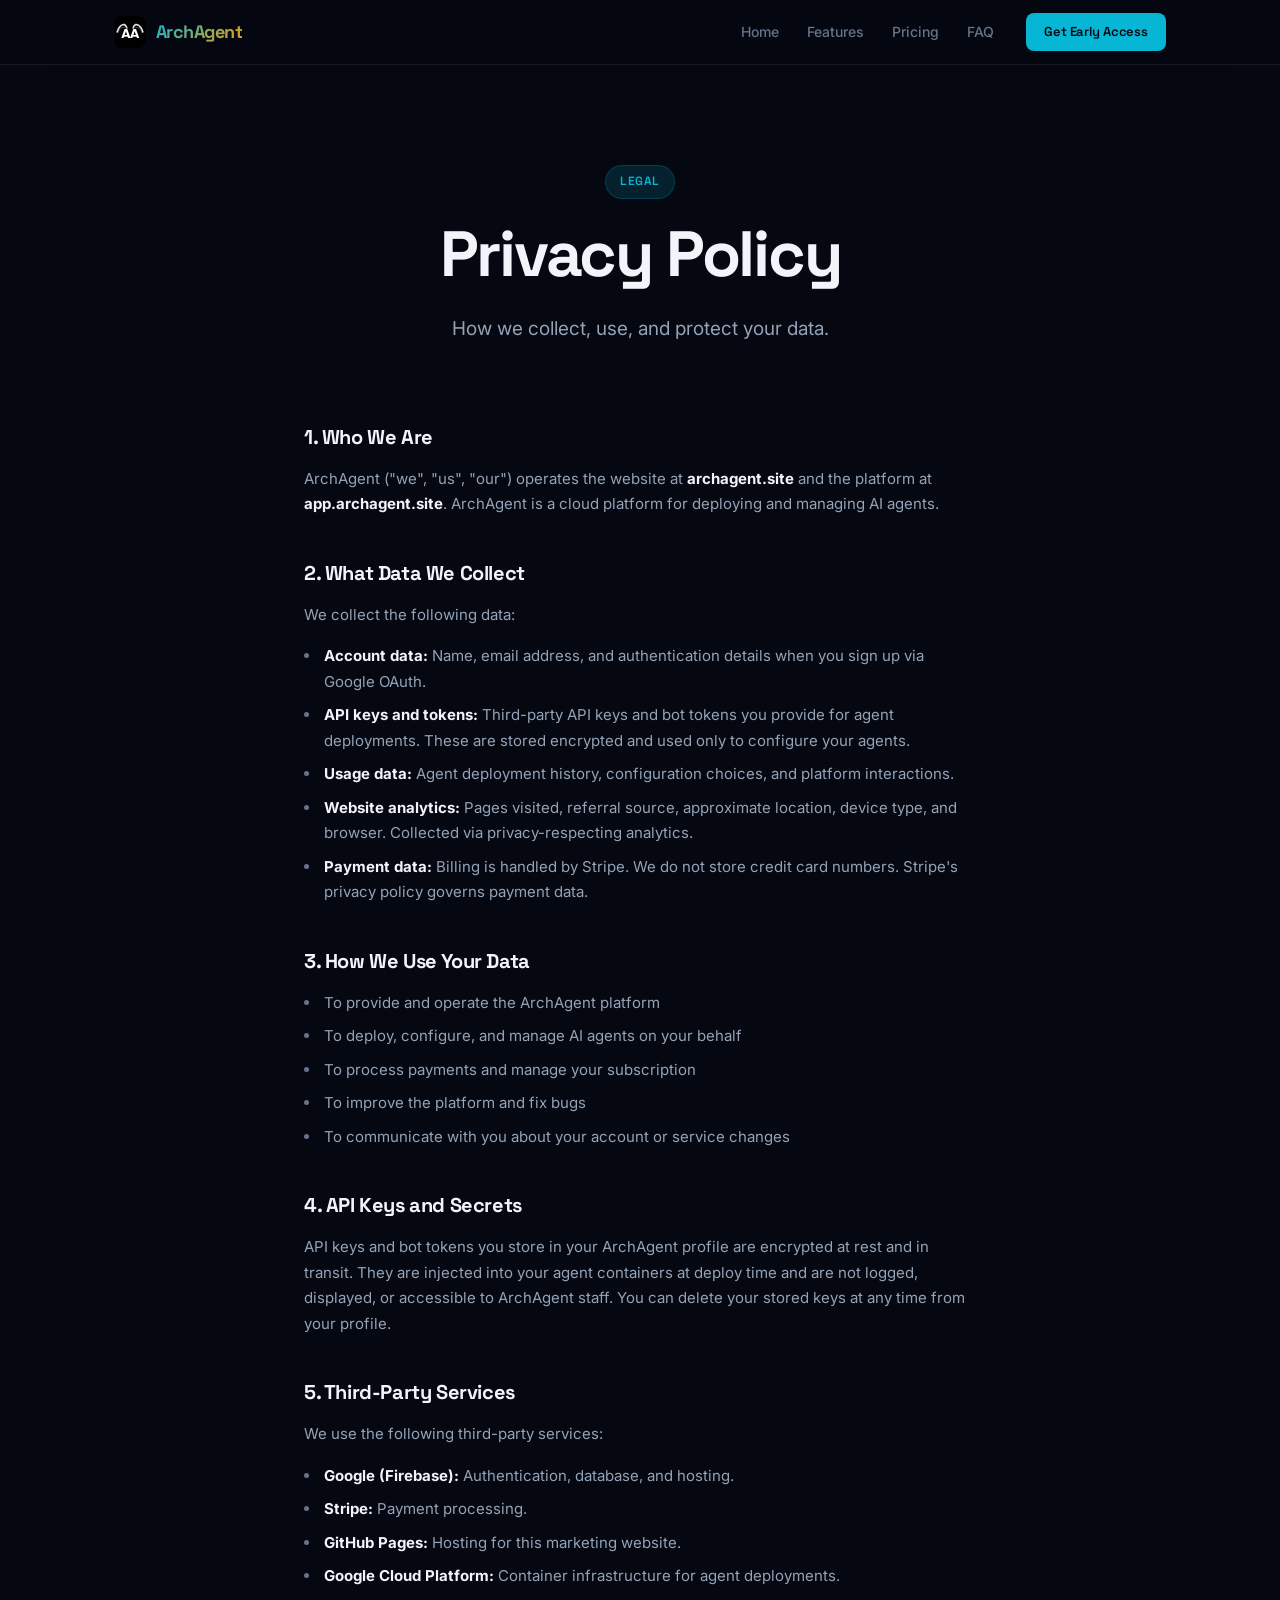
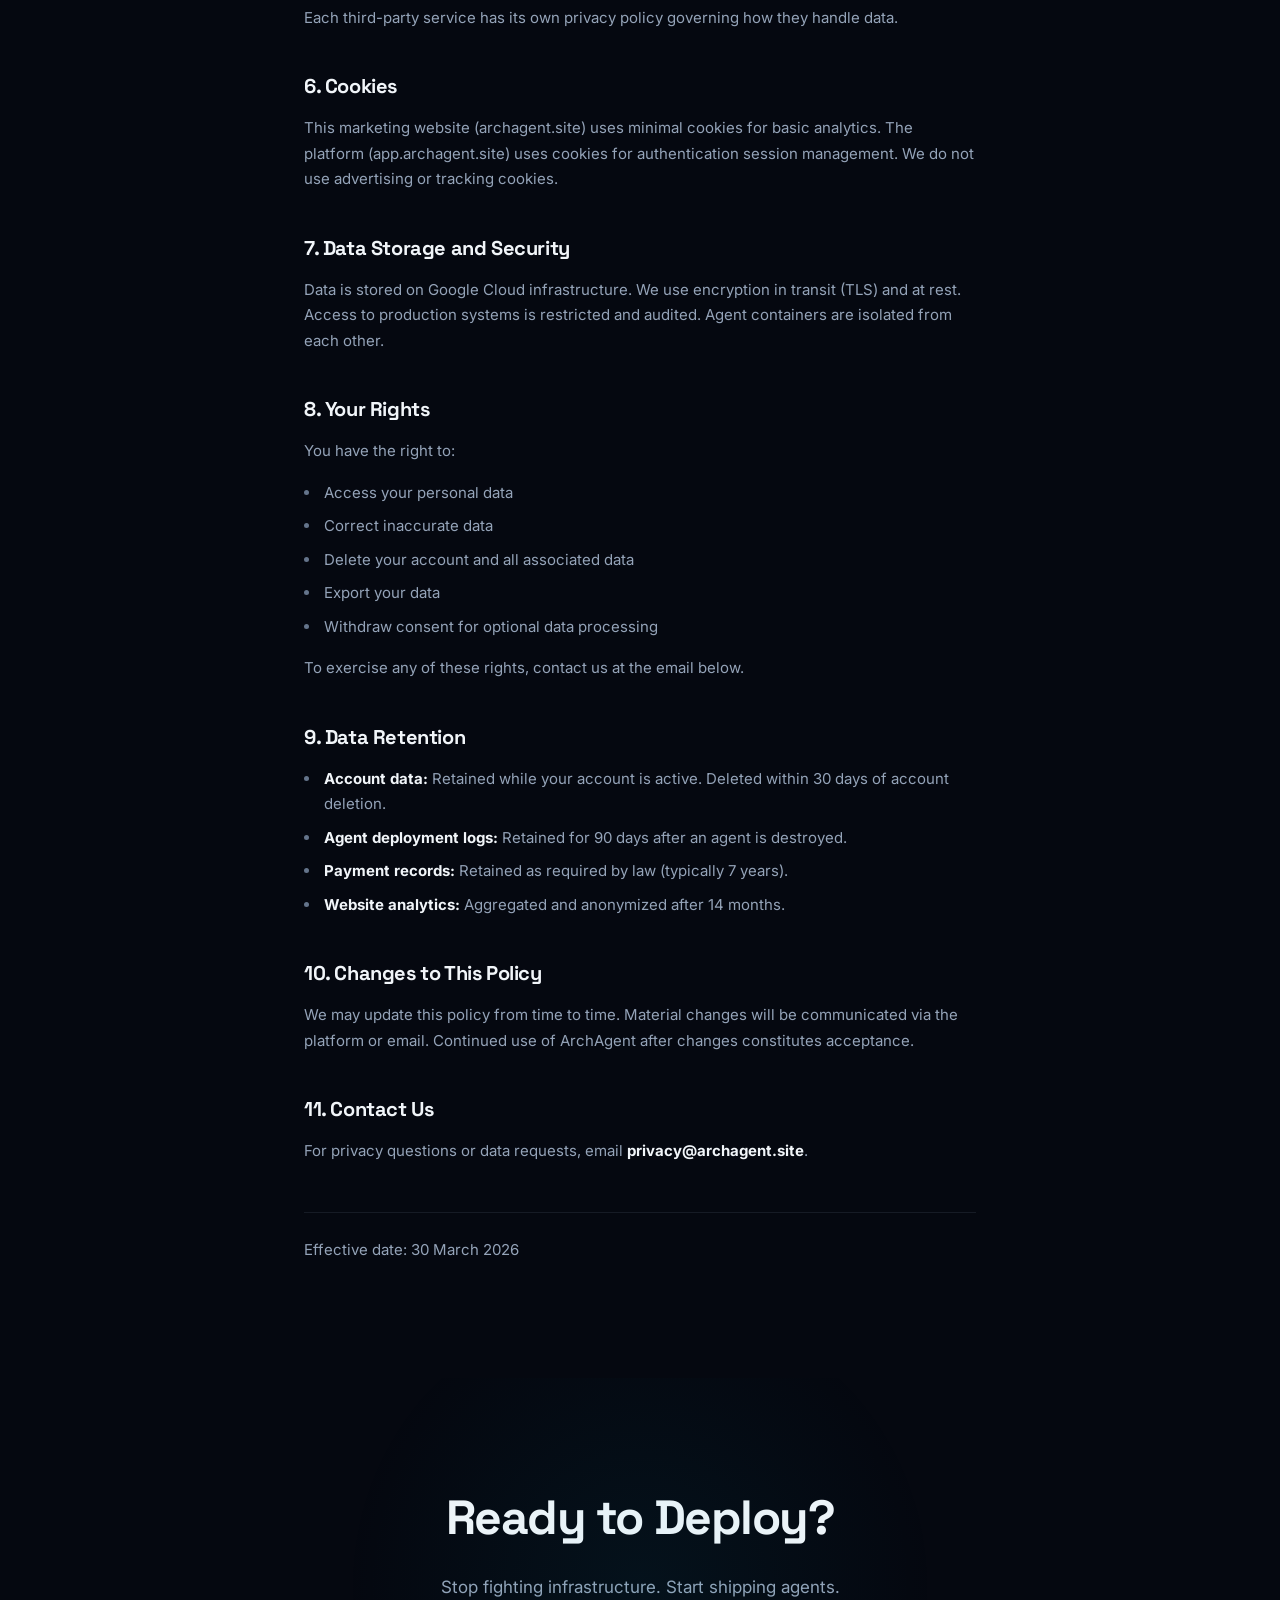
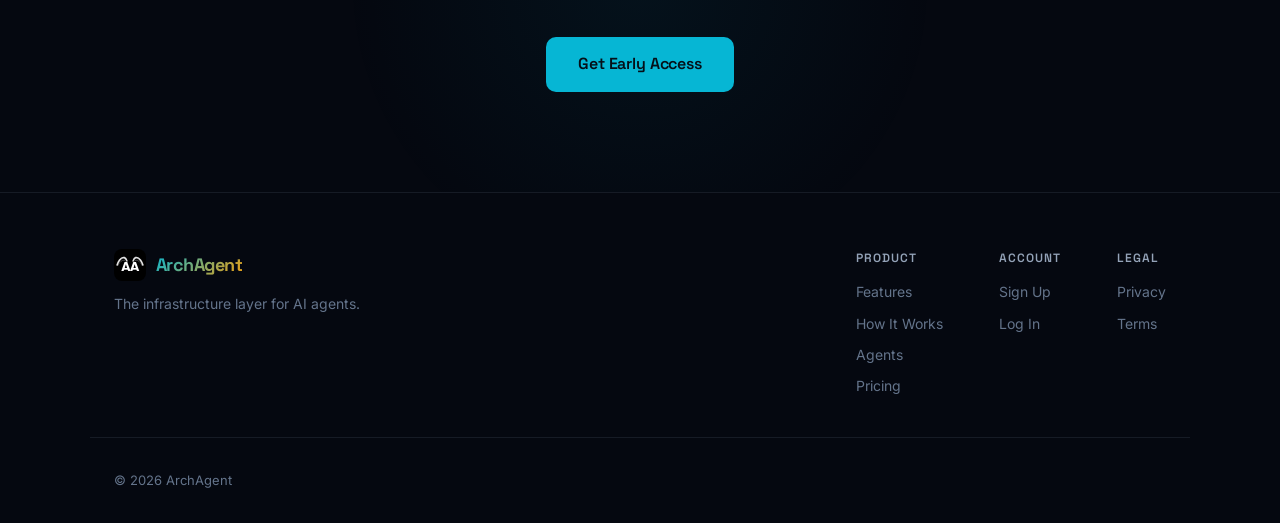
==== privacy.html @ 9858cf9e "Fix feature icon amber override, CTA container, and add og:url tags - Swap class order to feature-ic" ====
<!DOCTYPE html>
<html lang="en">
<head>
  <meta charset="UTF-8">
  <meta name="viewport" content="width=device-width, initial-scale=1.0">
  <title>Privacy Policy &mdash; ArchAgent</title>
  <meta name="description" content="ArchAgent privacy policy. How we collect, use, and protect your data.">
  <link rel="icon" type="image/svg+xml" href="favicon.svg">
  <link rel="manifest" href="site.webmanifest">
  <link rel="canonical" href="https://archagent.site/privacy.html">
  <meta property="og:title" content="Privacy Policy — ArchAgent">
  <meta property="og:description" content="How ArchAgent collects, uses, and protects your data.">
  <meta property="og:type" content="website">
  <meta property="og:url" content="https://archagent.site/privacy.html">
  <link rel="preconnect" href="https://fonts.googleapis.com">
  <link rel="preconnect" href="https://fonts.gstatic.com" crossorigin>
  <link href="https://fonts.googleapis.com/css2?family=Inter:wght@400;500;600;700&family=Space+Grotesk:wght@500;600;700&display=swap" rel="stylesheet">
  <link rel="stylesheet" href="styles.css">
</head>
<body>
<div class="page">

  <header class="nav">
    <div class="nav-inner">
      <a href="/" class="logo" aria-label="ArchAgent home">
        <svg class="logo-mark" width="32" height="32" viewBox="0 0 32 32" fill="none">
          <rect width="32" height="32" rx="8" fill="#000"/>
          <path d="M3 16C3 16 4 13 5.5 11C7 9 9 8 10.5 8.5C12 9 12.5 10.5 13 12" stroke="#fff" stroke-width="1.4" stroke-linecap="round" fill="none" opacity=".85"/>
          <path d="M3.5 16C4 14.5 5 11.5 7 10C9 8.5 11 9 12.5 11" stroke="#fff" stroke-width="1.1" stroke-linecap="round" fill="none" opacity=".5"/>
          <path d="M4 16.5C4.5 15 6.5 12 8.5 11.5C10.5 11 12 12 13 13.5" stroke="#fff" stroke-width="0.8" stroke-linecap="round" fill="none" opacity=".3"/>
          <path d="M29 16C29 16 28 13 26.5 11C25 9 23 8 21.5 8.5C20 9 19.5 10.5 19 12" stroke="#fff" stroke-width="1.4" stroke-linecap="round" fill="none" opacity=".85"/>
          <path d="M28.5 16C28 14.5 27 11.5 25 10C23 8.5 21 9 19.5 11" stroke="#fff" stroke-width="1.1" stroke-linecap="round" fill="none" opacity=".5"/>
          <path d="M28 16.5C27.5 15 25.5 12 23.5 11.5C21.5 11 20 12 19 13.5" stroke="#fff" stroke-width="0.8" stroke-linecap="round" fill="none" opacity=".3"/>
          <text x="16" y="22" text-anchor="middle" font-family="system-ui,-apple-system,sans-serif" font-size="12" font-weight="800" letter-spacing="-0.5" fill="#fff">AA</text>
        </svg>
        <span class="logo-text">ArchAgent</span>
      </a>
      <nav class="nav-links">
        <a href="/">Home</a>
        <a href="/#features">Features</a>
        <a href="/#pricing">Pricing</a>
        <a href="/#faq">FAQ</a>
      </nav>
      <a href="https://app.archagent.site/signup" class="btn btn-sm">Get Early Access</a>
    </div>
  </header>

  <main>
    <section class="hero" style="padding-bottom:40px">
      <div class="fade-up">
        <div class="pill">Legal</div>
        <h1>Privacy Policy</h1>
        <p class="hero-sub">How we collect, use, and protect your data.</p>
      </div>
    </section>

    <section class="section" style="padding-top:0">
      <div class="container legal-content">

        <h2>1. Who We Are</h2>
        <p>ArchAgent ("we", "us", "our") operates the website at <strong>archagent.site</strong> and the platform at <strong>app.archagent.site</strong>. ArchAgent is a cloud platform for deploying and managing AI agents.</p>

        <h2>2. What Data We Collect</h2>
        <p>We collect the following data:</p>
        <ul>
          <li><strong>Account data:</strong> Name, email address, and authentication details when you sign up via Google OAuth.</li>
          <li><strong>API keys and tokens:</strong> Third-party API keys and bot tokens you provide for agent deployments. These are stored encrypted and used only to configure your agents.</li>
          <li><strong>Usage data:</strong> Agent deployment history, configuration choices, and platform interactions.</li>
          <li><strong>Website analytics:</strong> Pages visited, referral source, approximate location, device type, and browser. Collected via privacy-respecting analytics.</li>
          <li><strong>Payment data:</strong> Billing is handled by Stripe. We do not store credit card numbers. Stripe's privacy policy governs payment data.</li>
        </ul>

        <h2>3. How We Use Your Data</h2>
        <ul>
          <li>To provide and operate the ArchAgent platform</li>
          <li>To deploy, configure, and manage AI agents on your behalf</li>
          <li>To process payments and manage your subscription</li>
          <li>To improve the platform and fix bugs</li>
          <li>To communicate with you about your account or service changes</li>
        </ul>

        <h2>4. API Keys and Secrets</h2>
        <p>API keys and bot tokens you store in your ArchAgent profile are encrypted at rest and in transit. They are injected into your agent containers at deploy time and are not logged, displayed, or accessible to ArchAgent staff. You can delete your stored keys at any time from your profile.</p>

        <h2>5. Third-Party Services</h2>
        <p>We use the following third-party services:</p>
        <ul>
          <li><strong>Google (Firebase):</strong> Authentication, database, and hosting.</li>
          <li><strong>Stripe:</strong> Payment processing.</li>
          <li><strong>GitHub Pages:</strong> Hosting for this marketing website.</li>
          <li><strong>Google Cloud Platform:</strong> Container infrastructure for agent deployments.</li>
        </ul>
        <p>Each third-party service has its own privacy policy governing how they handle data.</p>

        <h2>6. Cookies</h2>
        <p>This marketing website (archagent.site) uses minimal cookies for basic analytics. The platform (app.archagent.site) uses cookies for authentication session management. We do not use advertising or tracking cookies.</p>

        <h2>7. Data Storage and Security</h2>
        <p>Data is stored on Google Cloud infrastructure. We use encryption in transit (TLS) and at rest. Access to production systems is restricted and audited. Agent containers are isolated from each other.</p>

        <h2>8. Your Rights</h2>
        <p>You have the right to:</p>
        <ul>
          <li>Access your personal data</li>
          <li>Correct inaccurate data</li>
          <li>Delete your account and all associated data</li>
          <li>Export your data</li>
          <li>Withdraw consent for optional data processing</li>
        </ul>
        <p>To exercise any of these rights, contact us at the email below.</p>

        <h2>9. Data Retention</h2>
        <ul>
          <li><strong>Account data:</strong> Retained while your account is active. Deleted within 30 days of account deletion.</li>
          <li><strong>Agent deployment logs:</strong> Retained for 90 days after an agent is destroyed.</li>
          <li><strong>Payment records:</strong> Retained as required by law (typically 7 years).</li>
          <li><strong>Website analytics:</strong> Aggregated and anonymized after 14 months.</li>
        </ul>

        <h2>10. Changes to This Policy</h2>
        <p>We may update this policy from time to time. Material changes will be communicated via the platform or email. Continued use of ArchAgent after changes constitutes acceptance.</p>

        <h2>11. Contact Us</h2>
        <p>For privacy questions or data requests, email <strong>privacy@archagent.site</strong>.</p>

        <p class="legal-effective">Effective date: 30 March 2026</p>

      </div>
    </section>

    <section class="section-cta">
      <div class="container">
        <h2>Ready to Deploy?</h2>
        <p>Stop fighting infrastructure. Start shipping agents.</p>
        <a href="https://app.archagent.site/signup" class="btn btn-lg">Get Early Access</a>
      </div>
    </section>
  </main>

  <footer class="footer">
    <div class="footer-inner">
      <div class="footer-brand">
        <a href="/" class="logo" aria-label="ArchAgent home">
          <svg class="logo-mark" width="32" height="32" viewBox="0 0 32 32" fill="none">
            <rect width="32" height="32" rx="8" fill="#000"/>
            <path d="M3 16C3 16 4 13 5.5 11C7 9 9 8 10.5 8.5C12 9 12.5 10.5 13 12" stroke="#fff" stroke-width="1.4" stroke-linecap="round" fill="none" opacity=".85"/>
            <path d="M3.5 16C4 14.5 5 11.5 7 10C9 8.5 11 9 12.5 11" stroke="#fff" stroke-width="1.1" stroke-linecap="round" fill="none" opacity=".5"/>
            <path d="M4 16.5C4.5 15 6.5 12 8.5 11.5C10.5 11 12 12 13 13.5" stroke="#fff" stroke-width="0.8" stroke-linecap="round" fill="none" opacity=".3"/>
            <path d="M29 16C29 16 28 13 26.5 11C25 9 23 8 21.5 8.5C20 9 19.5 10.5 19 12" stroke="#fff" stroke-width="1.4" stroke-linecap="round" fill="none" opacity=".85"/>
            <path d="M28.5 16C28 14.5 27 11.5 25 10C23 8.5 21 9 19.5 11" stroke="#fff" stroke-width="1.1" stroke-linecap="round" fill="none" opacity=".5"/>
            <path d="M28 16.5C27.5 15 25.5 12 23.5 11.5C21.5 11 20 12 19 13.5" stroke="#fff" stroke-width="0.8" stroke-linecap="round" fill="none" opacity=".3"/>
            <text x="16" y="22" text-anchor="middle" font-family="system-ui,-apple-system,sans-serif" font-size="12" font-weight="800" letter-spacing="-0.5" fill="#fff">AA</text>
          </svg>
          <span class="logo-text">ArchAgent</span>
        </a>
        <p class="footer-tagline">The infrastructure layer for AI agents.</p>
      </div>
      <div class="footer-links">
        <div class="footer-col">
          <h4>Product</h4>
          <a href="/#features">Features</a>
          <a href="/#how-it-works">How It Works</a>
          <a href="/#agents">Agents</a>
          <a href="/#pricing">Pricing</a>
        </div>
        <div class="footer-col">
          <h4>Account</h4>
          <a href="https://app.archagent.site/signup">Sign Up</a>
          <a href="https://app.archagent.site/login">Log In</a>
        </div>
        <div class="footer-col">
          <h4>Legal</h4>
          <a href="privacy.html">Privacy</a>
          <a href="terms.html">Terms</a>
        </div>
      </div>
    </div>
    <div class="footer-bottom">&copy; 2026 ArchAgent</div>
  </footer>

</div>
</body>
</html>
---- styles.css ----
/* ===== RESET & BASE ===== */
*,*::before,*::after{box-sizing:border-box;margin:0;padding:0}
html{scroll-behavior:smooth;-webkit-text-size-adjust:100%}

:root{
  --bg-0:#050810;
  --bg-1:#0a0e1a;
  --bg-2:#111827;
  --bg-3:#1e293b;
  --surface:#0f1629;
  --ink:#f1f5f9;
  --muted:#94a3b8;
  --soft:#64748b;
  --cyan:#06b6d4;
  --cyan-dim:rgba(6,182,212,.15);
  --amber:#f59e0b;
  --amber-dim:rgba(245,158,11,.12);
  --border:rgba(148,163,184,.12);
  --border-bright:rgba(6,182,212,.2);
  --glow:0 0 60px rgba(6,182,212,.08);
  --shadow-1:0 16px 48px rgba(0,0,0,.3);
  --shadow-2:0 32px 80px rgba(0,0,0,.4);
  --radius:10px;
  --radius-lg:16px;
  --max-w:1100px;
  --font-body:'Inter',system-ui,-apple-system,sans-serif;
  --font-heading:'Space Grotesk','Inter',system-ui,sans-serif;
  --font-mono:'JetBrains Mono','SF Mono',Menlo,monospace;
}

body{
  font-family:var(--font-body);
  font-size:16px;
  line-height:1.65;
  color:var(--ink);
  background:var(--bg-0);
  -webkit-font-smoothing:antialiased;
}

a{color:inherit;text-decoration:none}
img{max-width:100%;display:block}
ul{list-style:none}

.page{min-height:100vh;display:flex;flex-direction:column}
.container{max-width:var(--max-w);margin:0 auto;padding:0 24px}

/* ===== ANIMATIONS ===== */
@keyframes fadeUp{from{opacity:0;transform:translateY(20px)}to{opacity:1;transform:translateY(0)}}
@keyframes glow-pulse{0%,100%{opacity:.6}50%{opacity:1}}
.fade-up{animation:fadeUp .5s ease both}
@media(prefers-reduced-motion:reduce){.fade-up{animation:none}}

/* ===== NAV ===== */
.nav{
  position:sticky;top:0;z-index:100;
  background:rgba(5,8,16,.85);
  backdrop-filter:blur(20px);-webkit-backdrop-filter:blur(20px);
  border-bottom:1px solid var(--border);
}
.nav-inner{
  max-width:var(--max-w);margin:0 auto;padding:0 24px;
  height:64px;display:flex;align-items:center;gap:32px;
}
.logo{display:flex;align-items:center;gap:10px;font-weight:700;font-size:18px;letter-spacing:-.03em}
.logo-mark{flex-shrink:0}
.logo-text{
  font-family:var(--font-heading);
  background:linear-gradient(135deg,var(--cyan),var(--amber));
  -webkit-background-clip:text;-webkit-text-fill-color:transparent;
  background-clip:text;
}
.nav-links{display:flex;gap:28px;margin-left:auto}
.nav-links a{
  font-size:14px;font-weight:500;color:var(--soft);
  transition:color .18s;
}
.nav-links a:hover{color:var(--cyan)}

/* ===== BUTTONS ===== */
.btn{
  display:inline-flex;align-items:center;justify-content:center;
  padding:10px 24px;border-radius:8px;font-size:14px;font-weight:600;
  font-family:var(--font-heading);letter-spacing:-.01em;
  background:var(--cyan);color:var(--bg-0);
  border:none;cursor:pointer;
  transition:all .18s;text-decoration:none;
}
.btn:hover{background:#22d3ee;box-shadow:0 0 24px rgba(6,182,212,.3);transform:translateY(-1px)}
.btn-lg{padding:14px 32px;font-size:16px;border-radius:10px}
.btn-sm{padding:8px 18px;font-size:13px}
.btn-ghost{
  background:transparent;color:var(--muted);
  border:1px solid var(--border-bright);
}
.btn-ghost:hover{color:var(--cyan);border-color:var(--cyan);background:var(--cyan-dim);box-shadow:none}
.btn-amber{background:var(--amber);color:var(--bg-0)}
.btn-amber:hover{background:#fbbf24;box-shadow:0 0 24px rgba(245,158,11,.3)}

/* ===== PILL & TAG ===== */
.pill{
  display:inline-block;padding:6px 14px;border-radius:100px;
  font-size:12px;font-weight:600;letter-spacing:.04em;text-transform:uppercase;
  font-family:var(--font-heading);
  background:var(--cyan-dim);color:var(--cyan);
  border:1px solid rgba(6,182,212,.2);
}
.tag{
  display:inline-block;padding:4px 12px;border-radius:6px;
  font-size:12px;font-weight:500;color:var(--soft);
  background:var(--bg-2);border:1px solid var(--border);
}

/* ===== HERO ===== */
.hero{
  padding:100px 24px 80px;
  max-width:var(--max-w);margin:0 auto;
  text-align:center;
}
.hero h1{
  font-family:var(--font-heading);font-size:clamp(36px,5.5vw,64px);
  line-height:1.1;font-weight:700;letter-spacing:-.035em;
  margin:20px 0 24px;
}
.hero h1 .highlight{
  background:linear-gradient(135deg,var(--cyan),var(--amber));
  -webkit-background-clip:text;-webkit-text-fill-color:transparent;
  background-clip:text;
}
.hero-sub{
  font-size:19px;line-height:1.65;color:var(--muted);
  max-width:600px;margin:0 auto 36px;
}
.hero-actions{display:flex;gap:12px;justify-content:center;flex-wrap:wrap;margin-bottom:28px}
.hero-meta{display:flex;gap:8px;flex-wrap:wrap;justify-content:center}

/* Terminal preview */
.terminal-wrap{
  max-width:680px;margin:56px auto 0;
  position:relative;
}
.terminal-wrap::before{
  content:'';position:absolute;inset:-1px;border-radius:var(--radius-lg);
  background:linear-gradient(135deg,rgba(6,182,212,.25),rgba(245,158,11,.15));
  z-index:-1;
}
.terminal-frame{
  background:var(--bg-1);border-radius:var(--radius-lg);
  overflow:hidden;
}
.terminal-bar{
  display:flex;align-items:center;gap:8px;
  padding:14px 20px;
  background:var(--surface);
  border-bottom:1px solid var(--border);
}
.terminal-dot{width:10px;height:10px;border-radius:50%}
.terminal-dot-r{background:#ef4444}
.terminal-dot-y{background:#eab308}
.terminal-dot-g{background:#22c55e}
.terminal-title{flex:1;text-align:center;font-family:var(--font-mono);font-size:12px;color:var(--soft)}
.terminal-body{padding:24px;font-family:var(--font-mono);font-size:13px;line-height:2}
.terminal-body .prompt{color:var(--cyan);font-weight:600}
.terminal-body .cmd{color:var(--ink)}
.terminal-body .out{color:var(--soft)}
.terminal-body .ok{color:#22c55e}
.terminal-body .hi{color:var(--amber)}
.terminal-body .dim{color:var(--soft);opacity:.6}

/* ===== SECTIONS ===== */
.section{padding:100px 0}
.section-surface{background:var(--surface)}
.section-raised{background:var(--bg-2)}
.section-header{text-align:center;max-width:620px;margin:0 auto 56px}
.section-header h2{
  font-family:var(--font-heading);font-size:clamp(28px,3.5vw,44px);
  font-weight:700;letter-spacing:-.03em;line-height:1.15;margin-bottom:16px;
}
.section-header p{color:var(--muted);font-size:17px;line-height:1.65}

/* ===== STATS ===== */
.stats-grid{display:grid;grid-template-columns:repeat(3,1fr);gap:20px}
.stat-card{
  text-align:center;padding:40px 24px;border-radius:var(--radius);
  background:var(--bg-2);border:1px solid var(--border);
}
.stat-num{
  display:block;font-family:var(--font-heading);font-size:clamp(36px,4vw,52px);
  font-weight:700;letter-spacing:-.03em;
  color:var(--cyan);margin-bottom:8px;
}
.stat-label{font-size:14px;line-height:1.5;color:var(--muted)}

/* ===== FEATURES ===== */
.feature-grid{display:grid;grid-template-columns:repeat(3,1fr);gap:20px}
.feature{
  padding:32px;border-radius:var(--radius);
  background:var(--surface);border:1px solid var(--border);
  transition:border-color .2s,box-shadow .2s;
}
.feature:hover{border-color:var(--border-bright);box-shadow:var(--glow)}
.feature-icon{
  width:44px;height:44px;border-radius:10px;
  display:flex;align-items:center;justify-content:center;
  background:var(--cyan-dim);color:var(--cyan);margin-bottom:16px;
}
.feature-icon-amber{background:var(--amber-dim);color:var(--amber)}
.feature h3{
  font-family:var(--font-heading);font-size:16px;font-weight:600;
  letter-spacing:-.01em;margin-bottom:8px;
}
.feature p{font-size:14px;color:var(--muted);line-height:1.6}

/* ===== BENTO ===== */
.bento{display:grid;grid-template-columns:1fr 1fr;gap:20px}
.bento-card{
  padding:40px 36px;border-radius:var(--radius-lg);
  background:var(--surface);border:1px solid var(--border);
  transition:border-color .2s;
}
.bento-card:hover{border-color:var(--border-bright)}
.bento-card-full{grid-column:1/-1}
.bento-badge{
  display:inline-block;padding:4px 12px;border-radius:6px;
  font-family:var(--font-heading);font-size:11px;font-weight:600;
  letter-spacing:.05em;text-transform:uppercase;margin-bottom:16px;
}
.bento-badge-cyan{background:var(--cyan-dim);color:var(--cyan)}
.bento-badge-amber{background:var(--amber-dim);color:var(--amber)}
.bento-card h3{
  font-family:var(--font-heading);font-size:22px;font-weight:700;
  letter-spacing:-.02em;line-height:1.3;margin-bottom:20px;
}
.bento-list{display:flex;flex-direction:column;gap:12px}
.bento-list li{
  font-size:14px;line-height:1.6;color:var(--muted);
  padding-left:20px;position:relative;
}
.bento-list li::before{
  content:'';position:absolute;left:0;top:9px;
  width:6px;height:6px;border-radius:50%;
}
.bento-card-cyan .bento-list li::before{background:var(--cyan)}
.bento-card-amber .bento-list li::before{background:var(--amber)}

/* ===== STEPS ===== */
.steps{display:grid;grid-template-columns:repeat(4,1fr);gap:20px}
.step{
  text-align:center;padding:40px 24px;
  border-radius:var(--radius);background:var(--surface);
  border:1px solid var(--border);
}
.step-num{
  width:40px;height:40px;border-radius:50%;margin:0 auto 20px;
  display:flex;align-items:center;justify-content:center;
  font-family:var(--font-heading);font-size:16px;font-weight:700;
  color:var(--bg-0);background:var(--cyan);
}
.step h3{font-family:var(--font-heading);font-size:16px;font-weight:600;letter-spacing:-.01em;margin-bottom:8px}
.step p{font-size:14px;color:var(--muted);line-height:1.6}

/* ===== COMPARE ===== */
.compare-grid{display:grid;grid-template-columns:1fr 1fr;gap:20px}
.compare-card{
  padding:36px 32px;border-radius:var(--radius-lg);
  background:var(--surface);border:1px solid var(--border);
}
.compare-card-accent{border-color:var(--cyan);box-shadow:var(--glow)}
.compare-card h3{font-family:var(--font-heading);font-size:18px;font-weight:700;letter-spacing:-.02em;margin-bottom:20px}
.compare-list li{
  padding:10px 0;font-size:14px;color:var(--muted);
  border-bottom:1px solid var(--border);
  padding-left:24px;position:relative;
}
.compare-list-yes li::before{content:'\2713';position:absolute;left:0;color:var(--cyan);font-weight:700}
.compare-list-no li::before{content:'\2717';position:absolute;left:0;color:#ef4444;font-weight:700}

/* ===== AGENTS ===== */
.agents-grid{display:grid;grid-template-columns:repeat(4,1fr);gap:12px}
.agent-card{
  padding:18px;border-radius:var(--radius);
  background:var(--bg-2);border:1px solid var(--border);
  text-align:center;transition:border-color .18s;
}
.agent-card:hover{border-color:var(--border-bright)}
.agent-name{font-family:var(--font-heading);font-size:14px;font-weight:600;margin-bottom:2px}
.agent-desc{font-size:12px;color:var(--soft)}

/* ===== FAQ ===== */
.faq-grid{display:grid;grid-template-columns:repeat(2,1fr);gap:20px}
.faq-item{
  padding:28px;border-radius:var(--radius);
  background:var(--surface);border:1px solid var(--border);
}
.faq-item h3{font-family:var(--font-heading);font-size:15px;font-weight:600;letter-spacing:-.01em;margin-bottom:8px}
.faq-item p{font-size:14px;color:var(--muted);line-height:1.6}

/* ===== PRICING ===== */
.pricing-wrap{max-width:400px;margin:0 auto}
.pricing-card{
  padding:40px 36px;border-radius:var(--radius-lg);
  background:var(--surface);
  border:1px solid var(--cyan);
  box-shadow:var(--glow);
  text-align:center;display:flex;flex-direction:column;align-items:center;
}
.pricing-card h3{font-family:var(--font-heading);font-size:20px;font-weight:700;letter-spacing:-.02em;margin-bottom:8px}
.pricing-price{
  font-family:var(--font-heading);font-size:clamp(40px,5vw,56px);font-weight:700;
  letter-spacing:-.04em;line-height:1.1;margin-bottom:4px;color:var(--cyan);
}
.pricing-price span{font-size:18px;font-weight:500;color:var(--soft)}
.pricing-period{font-size:14px;color:var(--soft);margin-bottom:28px}
.pricing-features{
  list-style:none;width:100%;text-align:left;
  display:flex;flex-direction:column;gap:10px;margin-bottom:32px;
}
.pricing-features li{
  font-size:14px;color:var(--muted);line-height:1.6;
  padding-left:24px;position:relative;
}
.pricing-features li::before{content:'\2713';position:absolute;left:0;color:var(--cyan);font-weight:700}
.pricing-cta{width:100%}
.pricing-note{text-align:center;margin-top:24px;font-size:14px;color:var(--soft)}
.pricing-note a{color:var(--cyan);font-weight:600}

/* ===== CTA ===== */
.section-cta{
  padding:100px 24px;text-align:center;
  position:relative;overflow:hidden;
}
.section-cta::before{
  content:'';position:absolute;top:50%;left:50%;
  width:600px;height:600px;
  background:radial-gradient(circle,rgba(6,182,212,.06) 0%,transparent 70%);
  transform:translate(-50%,-50%);pointer-events:none;
}
.section-cta h2{
  font-family:var(--font-heading);font-size:clamp(28px,4vw,48px);
  font-weight:700;letter-spacing:-.03em;margin-bottom:16px;
}
.section-cta p{color:var(--muted);font-size:17px;margin-bottom:36px}

/* ===== FOOTER ===== */
.footer{
  border-top:1px solid var(--border);
  color:var(--soft);padding:56px 0 0;margin-top:auto;
}
.footer-inner{
  max-width:var(--max-w);margin:0 auto;padding:0 24px;
  display:flex;gap:48px;justify-content:space-between;
}
.footer-brand{max-width:260px}
.footer-brand .logo{margin-bottom:12px}
.footer-tagline{font-size:14px;line-height:1.6;color:var(--soft)}
.footer-links{display:flex;gap:56px}
.footer-col{display:flex;flex-direction:column;gap:8px}
.footer-col h4{
  font-family:var(--font-heading);color:var(--muted);
  font-size:12px;font-weight:600;text-transform:uppercase;
  letter-spacing:.08em;margin-bottom:4px;
}
.footer-col a{font-size:14px;color:var(--soft);transition:color .18s}
.footer-col a:hover{color:var(--cyan)}
.footer-bottom{
  max-width:var(--max-w);margin:0 auto;padding:32px 24px;
  margin-top:40px;border-top:1px solid var(--border);
  font-size:13px;color:var(--soft);
}

/* ===== LEGAL PAGES ===== */
.legal-content{max-width:720px;margin:0 auto}
.legal-content h2{
  font-family:var(--font-heading);font-size:20px;font-weight:700;
  letter-spacing:-.02em;margin:40px 0 12px;
}
.legal-content h2:first-child{margin-top:0}
.legal-content p{font-size:15px;color:var(--muted);line-height:1.7;margin-bottom:16px}
.legal-content ul{margin-bottom:16px;display:flex;flex-direction:column;gap:8px}
.legal-content li{
  font-size:15px;color:var(--muted);line-height:1.7;
  padding-left:20px;position:relative;
}
.legal-content li::before{
  content:'';position:absolute;left:0;top:10px;
  width:5px;height:5px;border-radius:50%;background:var(--soft);
}
.legal-content strong{color:var(--ink)}
.legal-effective{
  margin-top:48px;padding-top:24px;border-top:1px solid var(--border);
  font-size:14px;color:var(--soft);
}

/* ===== RESPONSIVE ===== */
@media(max-width:960px){
  .nav-links{display:none}
  .compare-grid{grid-template-columns:1fr}
  .bento{grid-template-columns:1fr}
  .steps{grid-template-columns:repeat(2,1fr)}
  .agents-grid{grid-template-columns:repeat(2,1fr)}
}

@media(max-width:720px){
  .hero{padding:64px 24px 56px}
  .section{padding:72px 0}
  .stats-grid,
  .feature-grid,
  .steps,
  .faq-grid,
  .agents-grid{grid-template-columns:1fr}
  .footer-inner{flex-direction:column;gap:32px}
  .footer-links{flex-direction:column;gap:24px}
  .section-cta{padding:72px 24px}
}
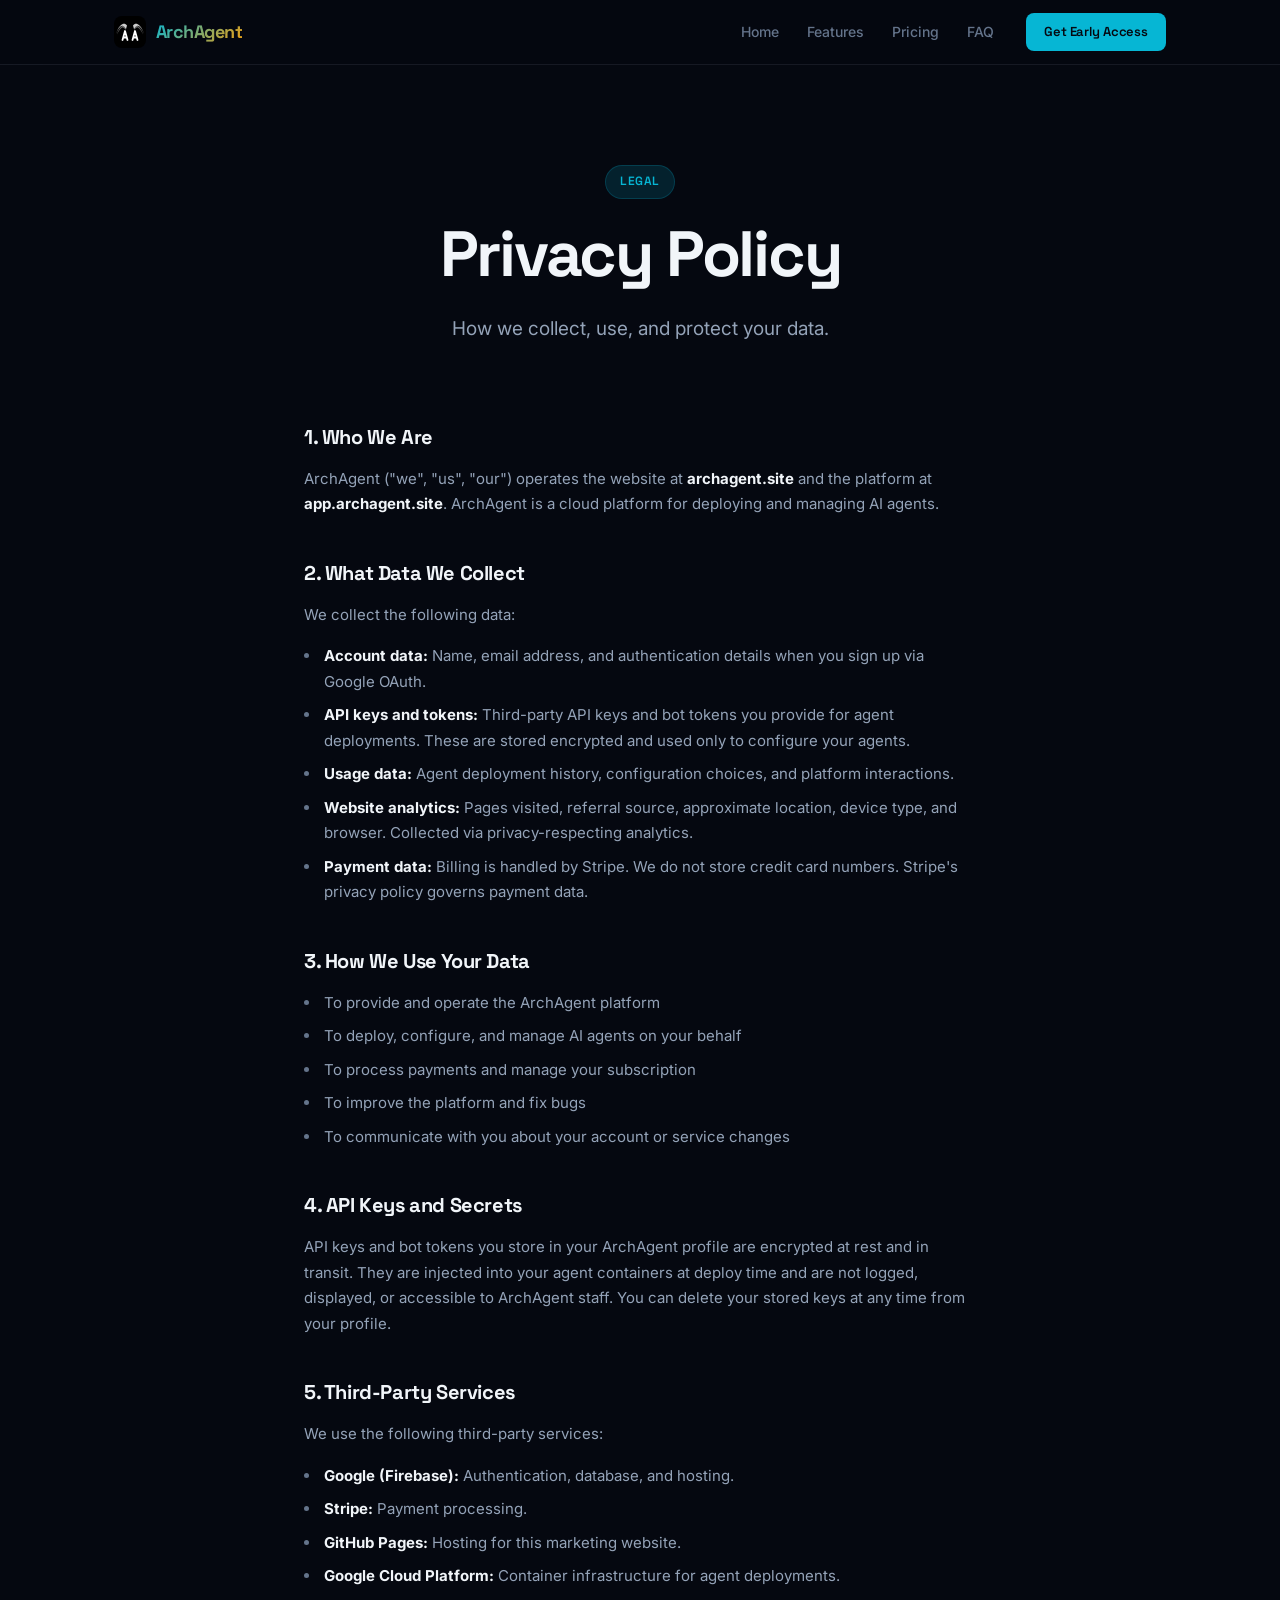
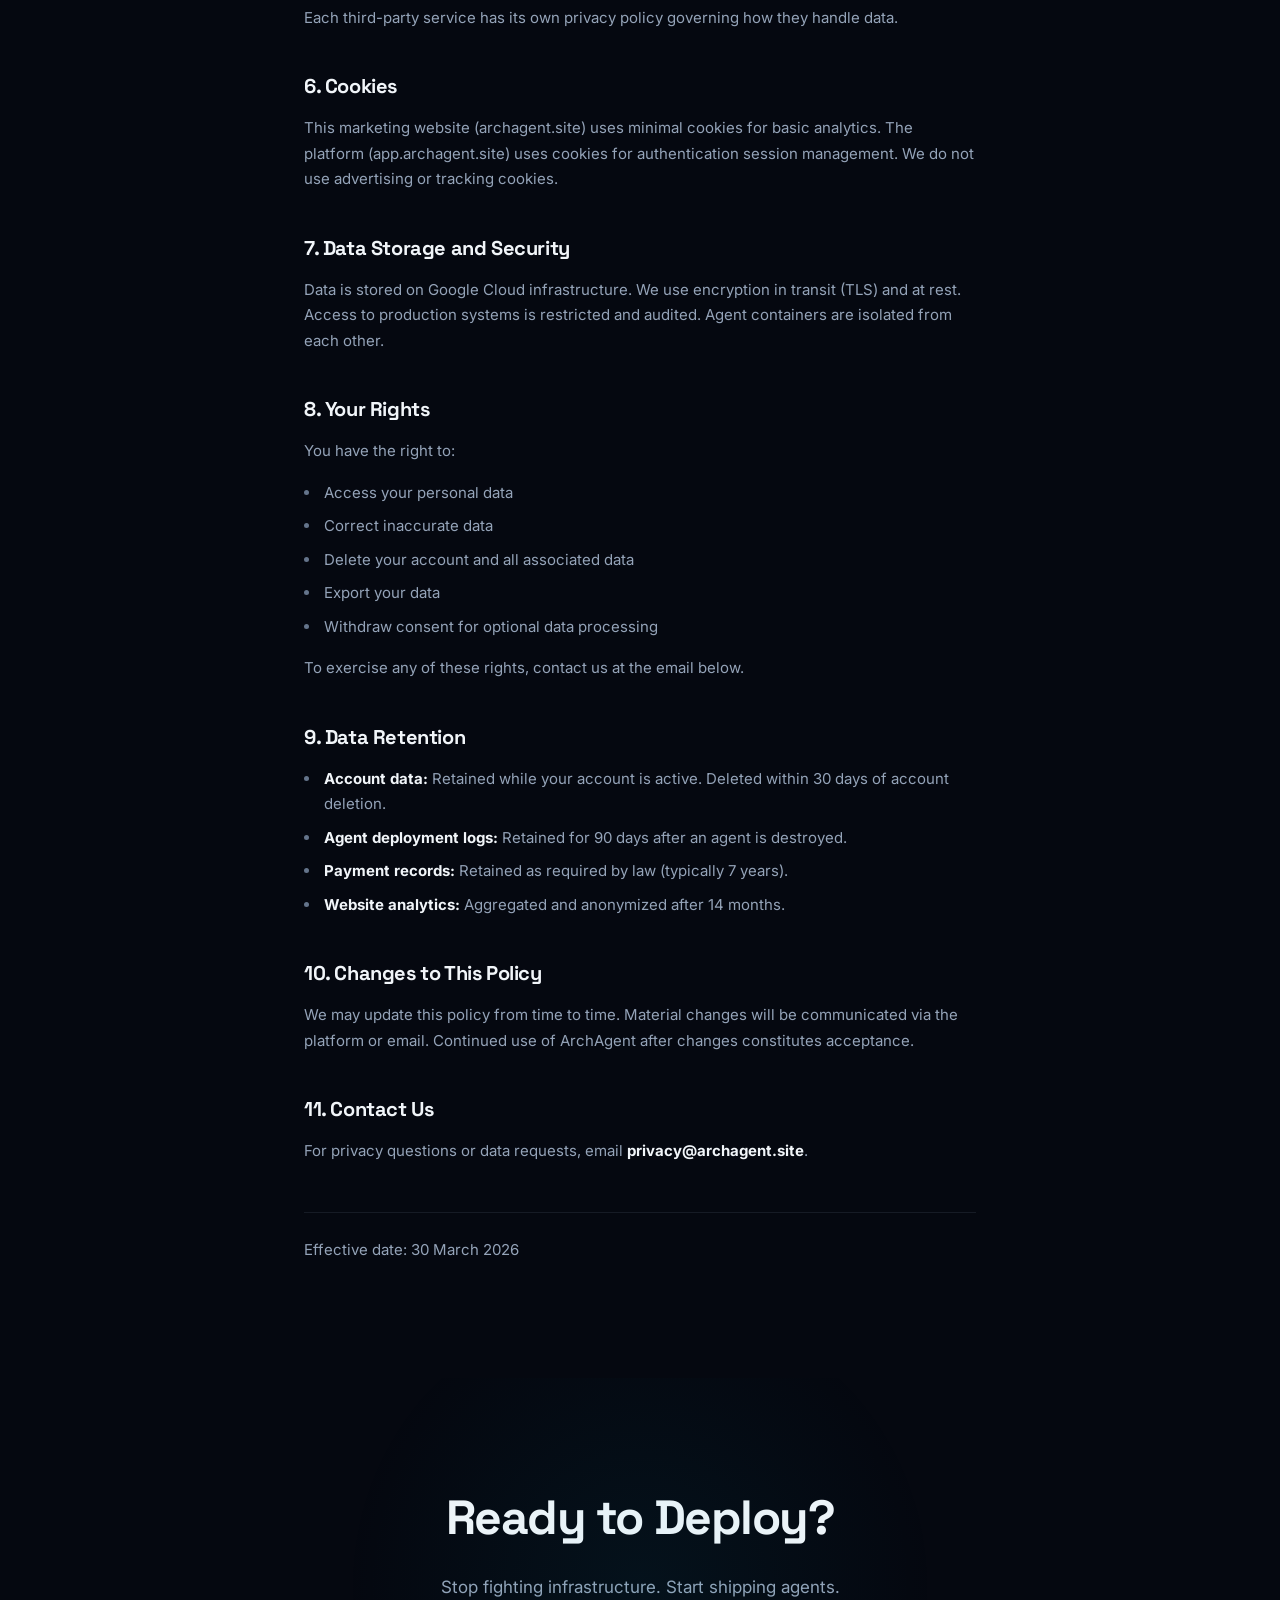
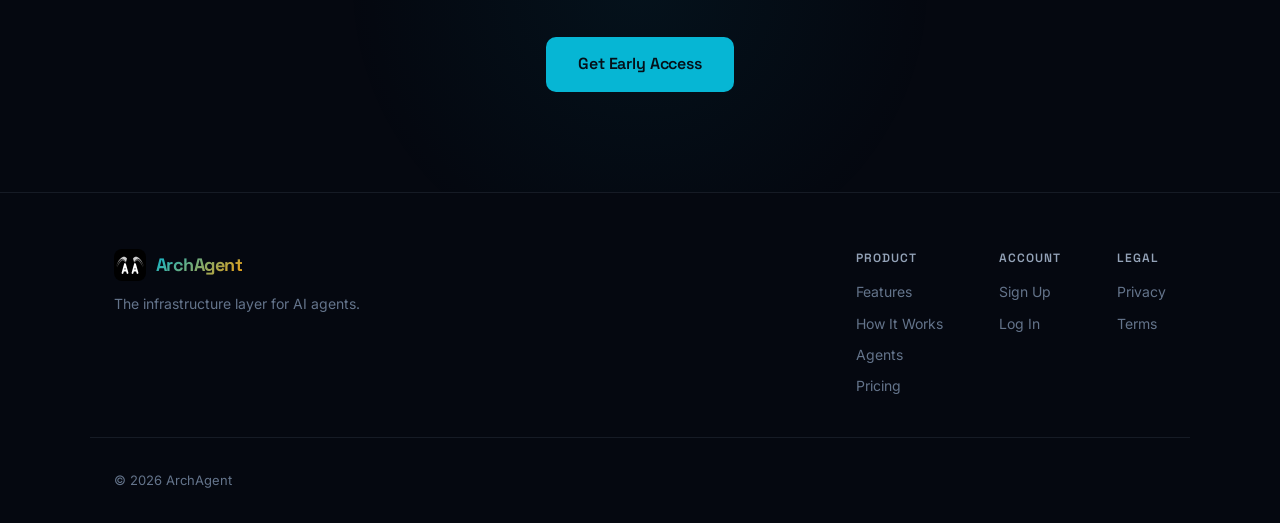
==== commit 30e0dbb8: "Rebuild logo SVG with filled wing shapes and path-based AA letters Old logo used SVG <text> element " ====
--- a/privacy.html
+++ b/privacy.html
@@ -14,7 +14,7 @@
   <meta property="og:url" content="https://archagent.site/privacy.html">
   <link rel="preconnect" href="https://fonts.googleapis.com">
   <link rel="preconnect" href="https://fonts.gstatic.com" crossorigin>
-  <link href="https://fonts.googleapis.com/css2?family=Inter:wght@400;500;600;700&family=Space+Grotesk:wght@500;600;700&display=swap" rel="stylesheet">
+  <link href="https://fonts.googleapis.com/css2?family=Inter:wght@400;500;600;700&family=JetBrains+Mono:wght@400;500;600&family=Space+Grotesk:wght@500;600;700&display=swap" rel="stylesheet">
   <link rel="stylesheet" href="styles.css">
 </head>
 <body>
@@ -25,13 +25,12 @@
       <a href="/" class="logo" aria-label="ArchAgent home">
         <svg class="logo-mark" width="32" height="32" viewBox="0 0 32 32" fill="none">
           <rect width="32" height="32" rx="8" fill="#000"/>
-          <path d="M3 16C3 16 4 13 5.5 11C7 9 9 8 10.5 8.5C12 9 12.5 10.5 13 12" stroke="#fff" stroke-width="1.4" stroke-linecap="round" fill="none" opacity=".85"/>
-          <path d="M3.5 16C4 14.5 5 11.5 7 10C9 8.5 11 9 12.5 11" stroke="#fff" stroke-width="1.1" stroke-linecap="round" fill="none" opacity=".5"/>
-          <path d="M4 16.5C4.5 15 6.5 12 8.5 11.5C10.5 11 12 12 13 13.5" stroke="#fff" stroke-width="0.8" stroke-linecap="round" fill="none" opacity=".3"/>
-          <path d="M29 16C29 16 28 13 26.5 11C25 9 23 8 21.5 8.5C20 9 19.5 10.5 19 12" stroke="#fff" stroke-width="1.4" stroke-linecap="round" fill="none" opacity=".85"/>
-          <path d="M28.5 16C28 14.5 27 11.5 25 10C23 8.5 21 9 19.5 11" stroke="#fff" stroke-width="1.1" stroke-linecap="round" fill="none" opacity=".5"/>
-          <path d="M28 16.5C27.5 15 25.5 12 23.5 11.5C21.5 11 20 12 19 13.5" stroke="#fff" stroke-width="0.8" stroke-linecap="round" fill="none" opacity=".3"/>
-          <text x="16" y="22" text-anchor="middle" font-family="system-ui,-apple-system,sans-serif" font-size="12" font-weight="800" letter-spacing="-0.5" fill="#fff">AA</text>
+          <path d="M2 18C2.5 16 4 12 6.5 9.5C9 7 11.5 7.5 13 9.5L12 13C10.5 10 8.5 9 6.5 10.5C4.5 12 3 15 2 18Z" fill="#fff" opacity=".8"/>
+          <path d="M3 18.5C3.5 16.5 5 13 7 11C9 9 10.5 9.5 12 11.5L11.5 14C10.5 12 9 11 7.5 12C6 13 4.5 15.5 3 18.5Z" fill="#fff" opacity=".4"/>
+          <path d="M30 18C29.5 16 28 12 25.5 9.5C23 7 20.5 7.5 19 9.5L20 13C21.5 10 23.5 9 25.5 10.5C27.5 12 29 15 30 18Z" fill="#fff" opacity=".8"/>
+          <path d="M29 18.5C28.5 16.5 27 13 25 11C23 9 21.5 9.5 20 11.5L20.5 14C21.5 12 23 11 24.5 12C26 13 27.5 15.5 29 18.5Z" fill="#fff" opacity=".4"/>
+          <path d="M8.5 24L11 15L13.5 24M9.5 21.5H12.5" stroke="#fff" stroke-width="1.8" stroke-linecap="round" stroke-linejoin="round"/>
+          <path d="M18.5 24L21 15L23.5 24M19.5 21.5H22.5" stroke="#fff" stroke-width="1.8" stroke-linecap="round" stroke-linejoin="round"/>
         </svg>
         <span class="logo-text">ArchAgent</span>
       </a>
@@ -46,7 +45,7 @@
   </header>
 
   <main>
-    <section class="hero" style="padding-bottom:40px">
+    <section class="hero hero-compact">
       <div class="fade-up">
         <div class="pill">Legal</div>
         <h1>Privacy Policy</h1>
@@ -54,7 +53,7 @@
       </div>
     </section>
 
-    <section class="section" style="padding-top:0">
+    <section class="section section-flush">
       <div class="container legal-content">
 
         <h2>1. Who We Are</h2>
@@ -143,13 +142,12 @@
         <a href="/" class="logo" aria-label="ArchAgent home">
           <svg class="logo-mark" width="32" height="32" viewBox="0 0 32 32" fill="none">
             <rect width="32" height="32" rx="8" fill="#000"/>
-            <path d="M3 16C3 16 4 13 5.5 11C7 9 9 8 10.5 8.5C12 9 12.5 10.5 13 12" stroke="#fff" stroke-width="1.4" stroke-linecap="round" fill="none" opacity=".85"/>
-            <path d="M3.5 16C4 14.5 5 11.5 7 10C9 8.5 11 9 12.5 11" stroke="#fff" stroke-width="1.1" stroke-linecap="round" fill="none" opacity=".5"/>
-            <path d="M4 16.5C4.5 15 6.5 12 8.5 11.5C10.5 11 12 12 13 13.5" stroke="#fff" stroke-width="0.8" stroke-linecap="round" fill="none" opacity=".3"/>
-            <path d="M29 16C29 16 28 13 26.5 11C25 9 23 8 21.5 8.5C20 9 19.5 10.5 19 12" stroke="#fff" stroke-width="1.4" stroke-linecap="round" fill="none" opacity=".85"/>
-            <path d="M28.5 16C28 14.5 27 11.5 25 10C23 8.5 21 9 19.5 11" stroke="#fff" stroke-width="1.1" stroke-linecap="round" fill="none" opacity=".5"/>
-            <path d="M28 16.5C27.5 15 25.5 12 23.5 11.5C21.5 11 20 12 19 13.5" stroke="#fff" stroke-width="0.8" stroke-linecap="round" fill="none" opacity=".3"/>
-            <text x="16" y="22" text-anchor="middle" font-family="system-ui,-apple-system,sans-serif" font-size="12" font-weight="800" letter-spacing="-0.5" fill="#fff">AA</text>
+            <path d="M2 18C2.5 16 4 12 6.5 9.5C9 7 11.5 7.5 13 9.5L12 13C10.5 10 8.5 9 6.5 10.5C4.5 12 3 15 2 18Z" fill="#fff" opacity=".8"/>
+            <path d="M3 18.5C3.5 16.5 5 13 7 11C9 9 10.5 9.5 12 11.5L11.5 14C10.5 12 9 11 7.5 12C6 13 4.5 15.5 3 18.5Z" fill="#fff" opacity=".4"/>
+            <path d="M30 18C29.5 16 28 12 25.5 9.5C23 7 20.5 7.5 19 9.5L20 13C21.5 10 23.5 9 25.5 10.5C27.5 12 29 15 30 18Z" fill="#fff" opacity=".8"/>
+            <path d="M29 18.5C28.5 16.5 27 13 25 11C23 9 21.5 9.5 20 11.5L20.5 14C21.5 12 23 11 24.5 12C26 13 27.5 15.5 29 18.5Z" fill="#fff" opacity=".4"/>
+            <path d="M8.5 24L11 15L13.5 24M9.5 21.5H12.5" stroke="#fff" stroke-width="1.8" stroke-linecap="round" stroke-linejoin="round"/>
+            <path d="M18.5 24L21 15L23.5 24M19.5 21.5H22.5" stroke="#fff" stroke-width="1.8" stroke-linecap="round" stroke-linejoin="round"/>
           </svg>
           <span class="logo-text">ArchAgent</span>
         </a>
--- a/styles.css
+++ b/styles.css
@@ -48,6 +48,7 @@
 @keyframes fadeUp{from{opacity:0;transform:translateY(20px)}to{opacity:1;transform:translateY(0)}}
 @keyframes glow-pulse{0%,100%{opacity:.6}50%{opacity:1}}
 .fade-up{animation:fadeUp .5s ease both}
+.fade-up-delay{animation-delay:.1s}
 @media(prefers-reduced-motion:reduce){.fade-up{animation:none}}
 
 /* ===== NAV ===== */
@@ -130,6 +131,7 @@
   font-size:19px;line-height:1.65;color:var(--muted);
   max-width:600px;margin:0 auto 36px;
 }
+.hero-compact{padding-bottom:40px}
 .hero-actions{display:flex;gap:12px;justify-content:center;flex-wrap:wrap;margin-bottom:28px}
 .hero-meta{display:flex;gap:8px;flex-wrap:wrap;justify-content:center}
 
@@ -169,7 +171,7 @@
 /* ===== SECTIONS ===== */
 .section{padding:100px 0}
 .section-surface{background:var(--surface)}
-.section-raised{background:var(--bg-2)}
+.section-flush{padding-top:0}
 .section-header{text-align:center;max-width:620px;margin:0 auto 56px}
 .section-header h2{
   font-family:var(--font-heading);font-size:clamp(28px,3.5vw,44px);
@@ -304,6 +306,7 @@
   text-align:center;display:flex;flex-direction:column;align-items:center;
 }
 .pricing-card h3{font-family:var(--font-heading);font-size:20px;font-weight:700;letter-spacing:-.02em;margin-bottom:8px}
+.pricing-title{margin-top:16px}
 .pricing-price{
   font-family:var(--font-heading);font-size:clamp(40px,5vw,56px);font-weight:700;
   letter-spacing:-.04em;line-height:1.1;margin-bottom:4px;color:var(--cyan);
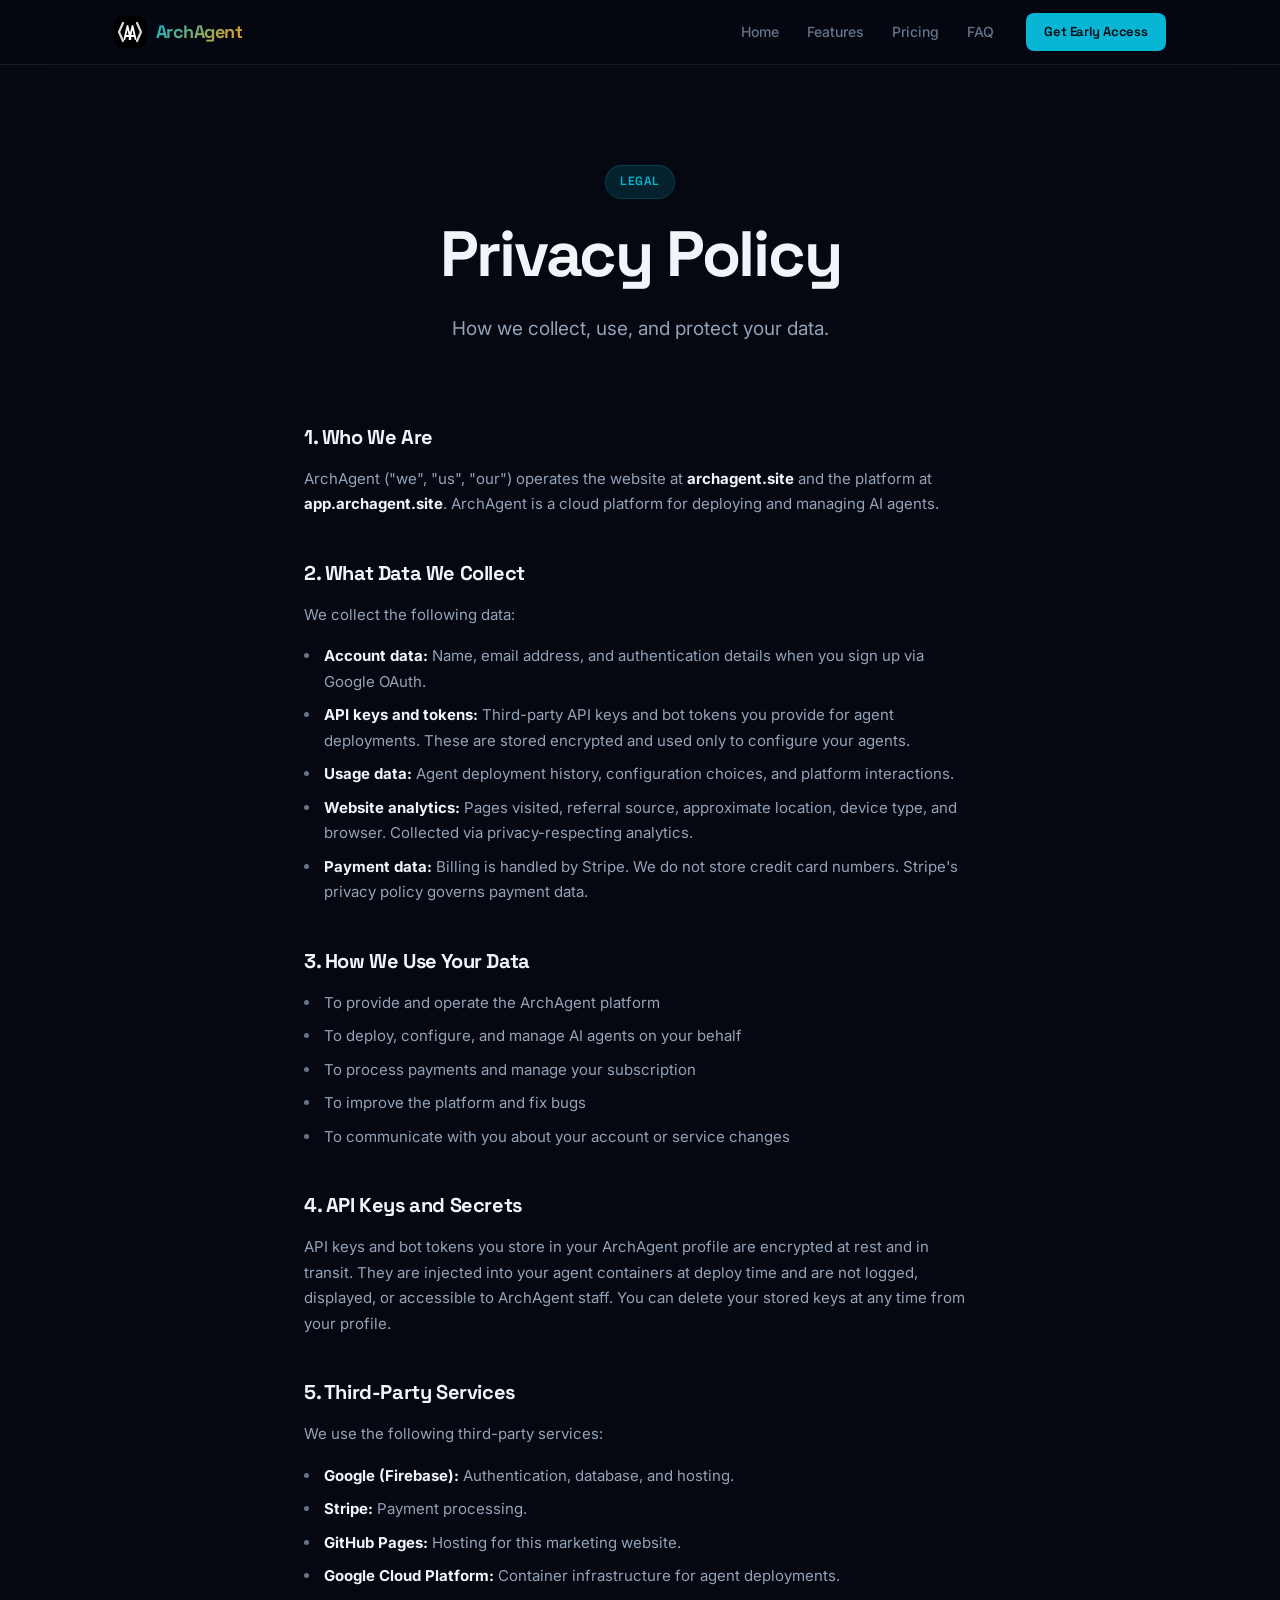
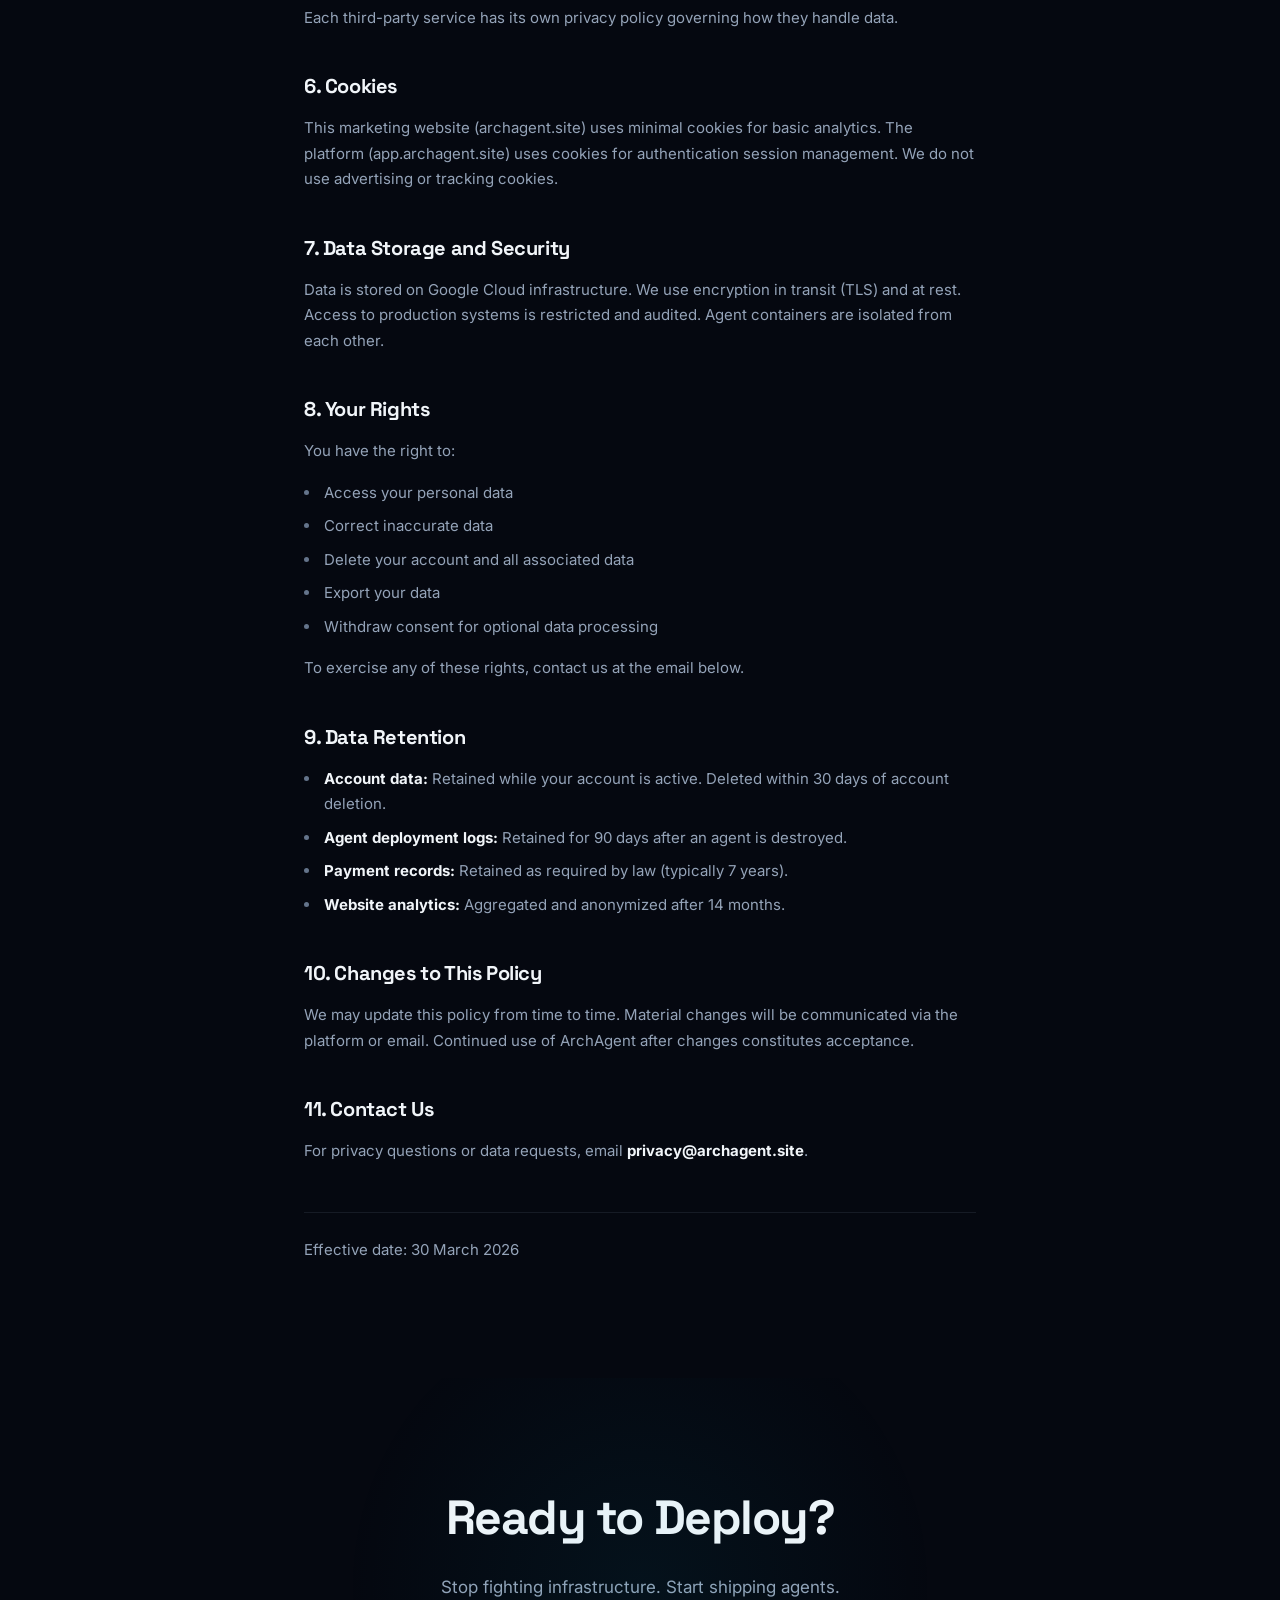
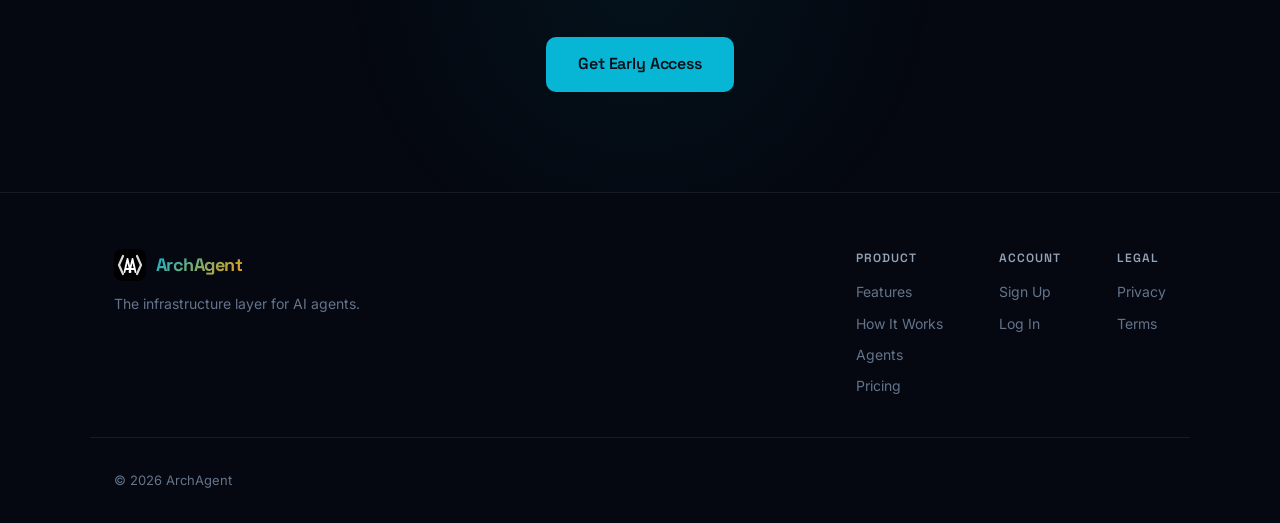
==== commit 8b567434: "Redesign logo: angle brackets framing AA instead of wings <AA> — clean angle brackets on left and ri" ====
--- a/privacy.html
+++ b/privacy.html
@@ -6,6 +6,7 @@
   <title>Privacy Policy &mdash; ArchAgent</title>
   <meta name="description" content="ArchAgent privacy policy. How we collect, use, and protect your data.">
   <link rel="icon" type="image/svg+xml" href="favicon.svg">
+  <link rel="apple-touch-icon" href="icon-180.png">
   <link rel="manifest" href="site.webmanifest">
   <link rel="canonical" href="https://archagent.site/privacy.html">
   <meta property="og:title" content="Privacy Policy — ArchAgent">
@@ -25,12 +26,10 @@
       <a href="/" class="logo" aria-label="ArchAgent home">
         <svg class="logo-mark" width="32" height="32" viewBox="0 0 32 32" fill="none">
           <rect width="32" height="32" rx="8" fill="#000"/>
-          <path d="M2 18C2.5 16 4 12 6.5 9.5C9 7 11.5 7.5 13 9.5L12 13C10.5 10 8.5 9 6.5 10.5C4.5 12 3 15 2 18Z" fill="#fff" opacity=".8"/>
-          <path d="M3 18.5C3.5 16.5 5 13 7 11C9 9 10.5 9.5 12 11.5L11.5 14C10.5 12 9 11 7.5 12C6 13 4.5 15.5 3 18.5Z" fill="#fff" opacity=".4"/>
-          <path d="M30 18C29.5 16 28 12 25.5 9.5C23 7 20.5 7.5 19 9.5L20 13C21.5 10 23.5 9 25.5 10.5C27.5 12 29 15 30 18Z" fill="#fff" opacity=".8"/>
-          <path d="M29 18.5C28.5 16.5 27 13 25 11C23 9 21.5 9.5 20 11.5L20.5 14C21.5 12 23 11 24.5 12C26 13 27.5 15.5 29 18.5Z" fill="#fff" opacity=".4"/>
-          <path d="M8.5 24L11 15L13.5 24M9.5 21.5H12.5" stroke="#fff" stroke-width="1.8" stroke-linecap="round" stroke-linejoin="round"/>
-          <path d="M18.5 24L21 15L23.5 24M19.5 21.5H22.5" stroke="#fff" stroke-width="1.8" stroke-linecap="round" stroke-linejoin="round"/>
+          <path d="M9 7L5 16L9 25" stroke="#fff" stroke-width="2.2" stroke-linecap="round" stroke-linejoin="round" fill="none" opacity=".85"/>
+          <path d="M23 7L27 16L23 25" stroke="#fff" stroke-width="2.2" stroke-linecap="round" stroke-linejoin="round" fill="none" opacity=".85"/>
+          <path d="M10.5 23L13.5 10L16.5 23M11.5 20H15.5" stroke="#fff" stroke-width="1.8" stroke-linecap="round" stroke-linejoin="round"/>
+          <path d="M15.5 23L18.5 10L21.5 23M16.5 20H20.5" stroke="#fff" stroke-width="1.8" stroke-linecap="round" stroke-linejoin="round"/>
         </svg>
         <span class="logo-text">ArchAgent</span>
       </a>
@@ -142,12 +141,10 @@
         <a href="/" class="logo" aria-label="ArchAgent home">
           <svg class="logo-mark" width="32" height="32" viewBox="0 0 32 32" fill="none">
             <rect width="32" height="32" rx="8" fill="#000"/>
-            <path d="M2 18C2.5 16 4 12 6.5 9.5C9 7 11.5 7.5 13 9.5L12 13C10.5 10 8.5 9 6.5 10.5C4.5 12 3 15 2 18Z" fill="#fff" opacity=".8"/>
-            <path d="M3 18.5C3.5 16.5 5 13 7 11C9 9 10.5 9.5 12 11.5L11.5 14C10.5 12 9 11 7.5 12C6 13 4.5 15.5 3 18.5Z" fill="#fff" opacity=".4"/>
-            <path d="M30 18C29.5 16 28 12 25.5 9.5C23 7 20.5 7.5 19 9.5L20 13C21.5 10 23.5 9 25.5 10.5C27.5 12 29 15 30 18Z" fill="#fff" opacity=".8"/>
-            <path d="M29 18.5C28.5 16.5 27 13 25 11C23 9 21.5 9.5 20 11.5L20.5 14C21.5 12 23 11 24.5 12C26 13 27.5 15.5 29 18.5Z" fill="#fff" opacity=".4"/>
-            <path d="M8.5 24L11 15L13.5 24M9.5 21.5H12.5" stroke="#fff" stroke-width="1.8" stroke-linecap="round" stroke-linejoin="round"/>
-            <path d="M18.5 24L21 15L23.5 24M19.5 21.5H22.5" stroke="#fff" stroke-width="1.8" stroke-linecap="round" stroke-linejoin="round"/>
+            <path d="M9 7L5 16L9 25" stroke="#fff" stroke-width="2.2" stroke-linecap="round" stroke-linejoin="round" fill="none" opacity=".85"/>
+            <path d="M23 7L27 16L23 25" stroke="#fff" stroke-width="2.2" stroke-linecap="round" stroke-linejoin="round" fill="none" opacity=".85"/>
+            <path d="M10.5 23L13.5 10L16.5 23M11.5 20H15.5" stroke="#fff" stroke-width="1.8" stroke-linecap="round" stroke-linejoin="round"/>
+            <path d="M15.5 23L18.5 10L21.5 23M16.5 20H20.5" stroke="#fff" stroke-width="1.8" stroke-linecap="round" stroke-linejoin="round"/>
           </svg>
           <span class="logo-text">ArchAgent</span>
         </a>
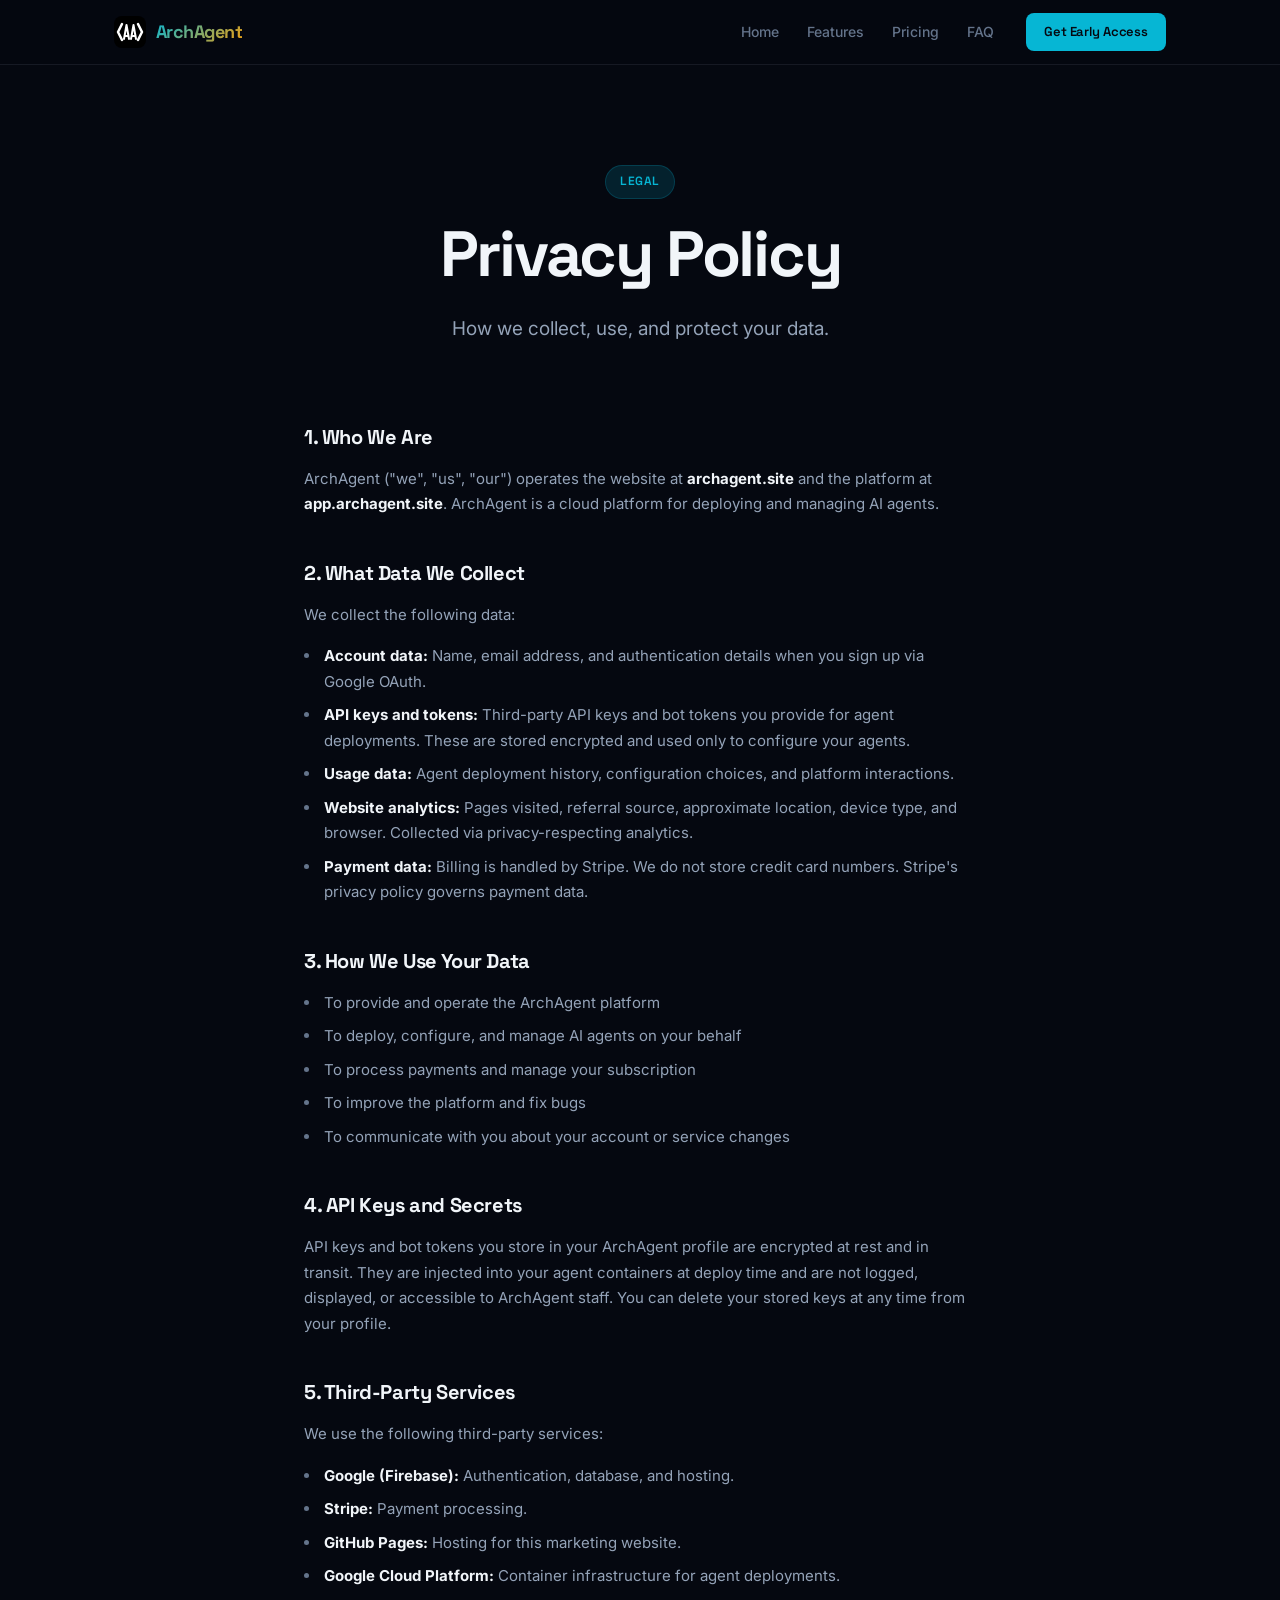
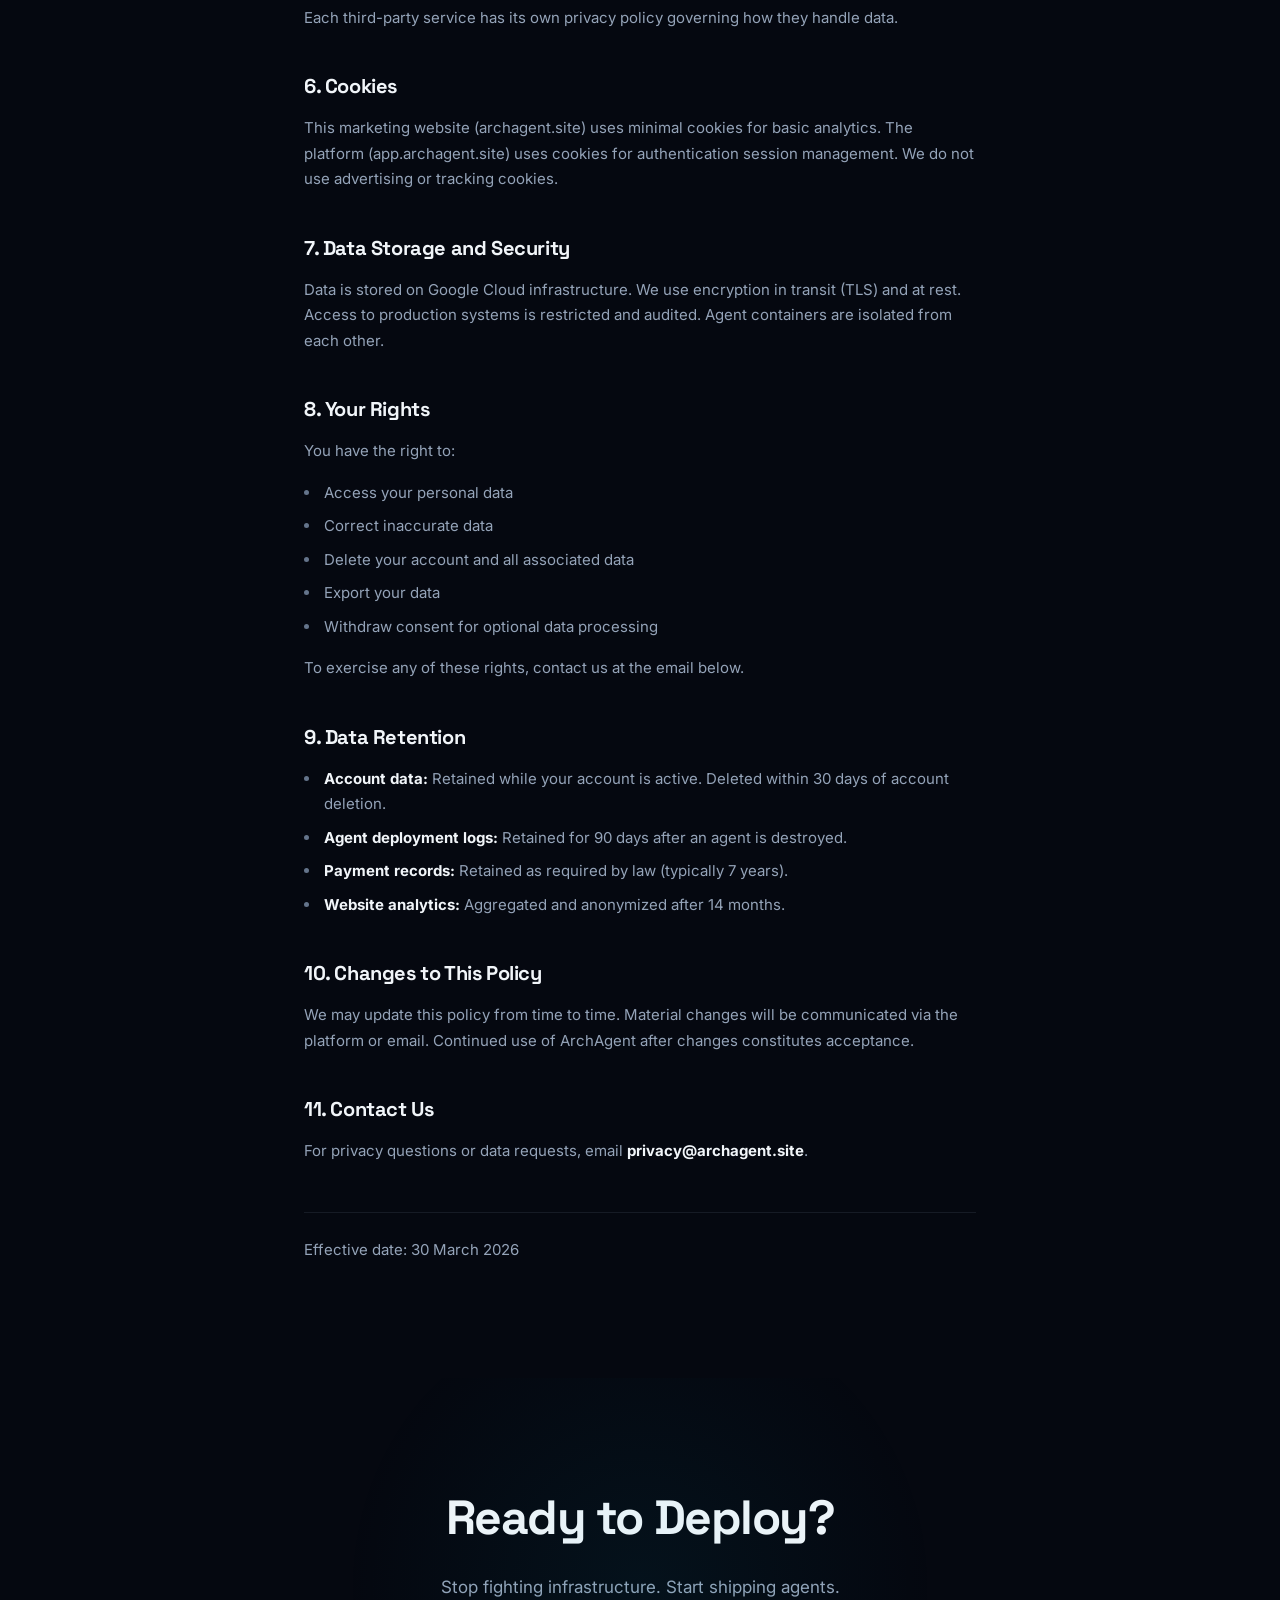
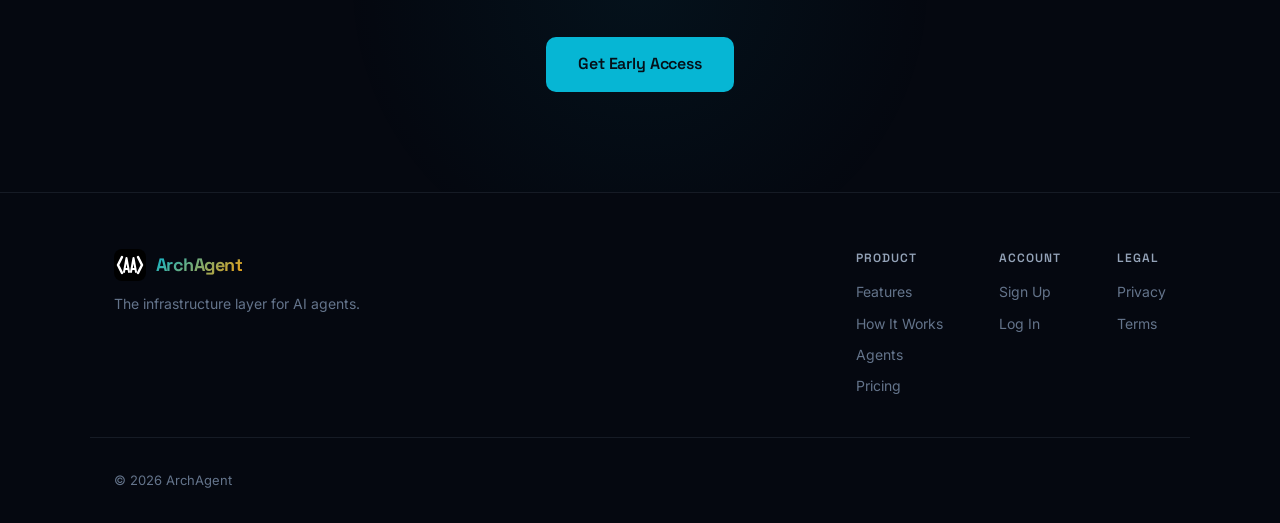
==== commit c8003e5a: "Fix logo: thicker strokes, better spacing between AA letters Increased stroke widths (2.0-2.5px), ad" ====
--- a/privacy.html
+++ b/privacy.html
@@ -26,10 +26,10 @@
       <a href="/" class="logo" aria-label="ArchAgent home">
         <svg class="logo-mark" width="32" height="32" viewBox="0 0 32 32" fill="none">
           <rect width="32" height="32" rx="8" fill="#000"/>
-          <path d="M9 7L5 16L9 25" stroke="#fff" stroke-width="2.2" stroke-linecap="round" stroke-linejoin="round" fill="none" opacity=".85"/>
-          <path d="M23 7L27 16L23 25" stroke="#fff" stroke-width="2.2" stroke-linecap="round" stroke-linejoin="round" fill="none" opacity=".85"/>
-          <path d="M10.5 23L13.5 10L16.5 23M11.5 20H15.5" stroke="#fff" stroke-width="1.8" stroke-linecap="round" stroke-linejoin="round"/>
-          <path d="M15.5 23L18.5 10L21.5 23M16.5 20H20.5" stroke="#fff" stroke-width="1.8" stroke-linecap="round" stroke-linejoin="round"/>
+          <path d="M8 8L4 16L8 24" stroke="#fff" stroke-width="2.5" stroke-linecap="round" stroke-linejoin="round" fill="none"/>
+          <path d="M24 8L28 16L24 24" stroke="#fff" stroke-width="2.5" stroke-linecap="round" stroke-linejoin="round" fill="none"/>
+          <path d="M10 23L12.5 9L15 23M10.8 20H14.2" stroke="#fff" stroke-width="2" stroke-linecap="round" stroke-linejoin="round"/>
+          <path d="M17 23L19.5 9L22 23M17.8 20H21.2" stroke="#fff" stroke-width="2" stroke-linecap="round" stroke-linejoin="round"/>
         </svg>
         <span class="logo-text">ArchAgent</span>
       </a>
@@ -141,10 +141,10 @@
         <a href="/" class="logo" aria-label="ArchAgent home">
           <svg class="logo-mark" width="32" height="32" viewBox="0 0 32 32" fill="none">
             <rect width="32" height="32" rx="8" fill="#000"/>
-            <path d="M9 7L5 16L9 25" stroke="#fff" stroke-width="2.2" stroke-linecap="round" stroke-linejoin="round" fill="none" opacity=".85"/>
-            <path d="M23 7L27 16L23 25" stroke="#fff" stroke-width="2.2" stroke-linecap="round" stroke-linejoin="round" fill="none" opacity=".85"/>
-            <path d="M10.5 23L13.5 10L16.5 23M11.5 20H15.5" stroke="#fff" stroke-width="1.8" stroke-linecap="round" stroke-linejoin="round"/>
-            <path d="M15.5 23L18.5 10L21.5 23M16.5 20H20.5" stroke="#fff" stroke-width="1.8" stroke-linecap="round" stroke-linejoin="round"/>
+            <path d="M8 8L4 16L8 24" stroke="#fff" stroke-width="2.5" stroke-linecap="round" stroke-linejoin="round" fill="none"/>
+            <path d="M24 8L28 16L24 24" stroke="#fff" stroke-width="2.5" stroke-linecap="round" stroke-linejoin="round" fill="none"/>
+            <path d="M10 23L12.5 9L15 23M10.8 20H14.2" stroke="#fff" stroke-width="2" stroke-linecap="round" stroke-linejoin="round"/>
+            <path d="M17 23L19.5 9L22 23M17.8 20H21.2" stroke="#fff" stroke-width="2" stroke-linecap="round" stroke-linejoin="round"/>
           </svg>
           <span class="logo-text">ArchAgent</span>
         </a>
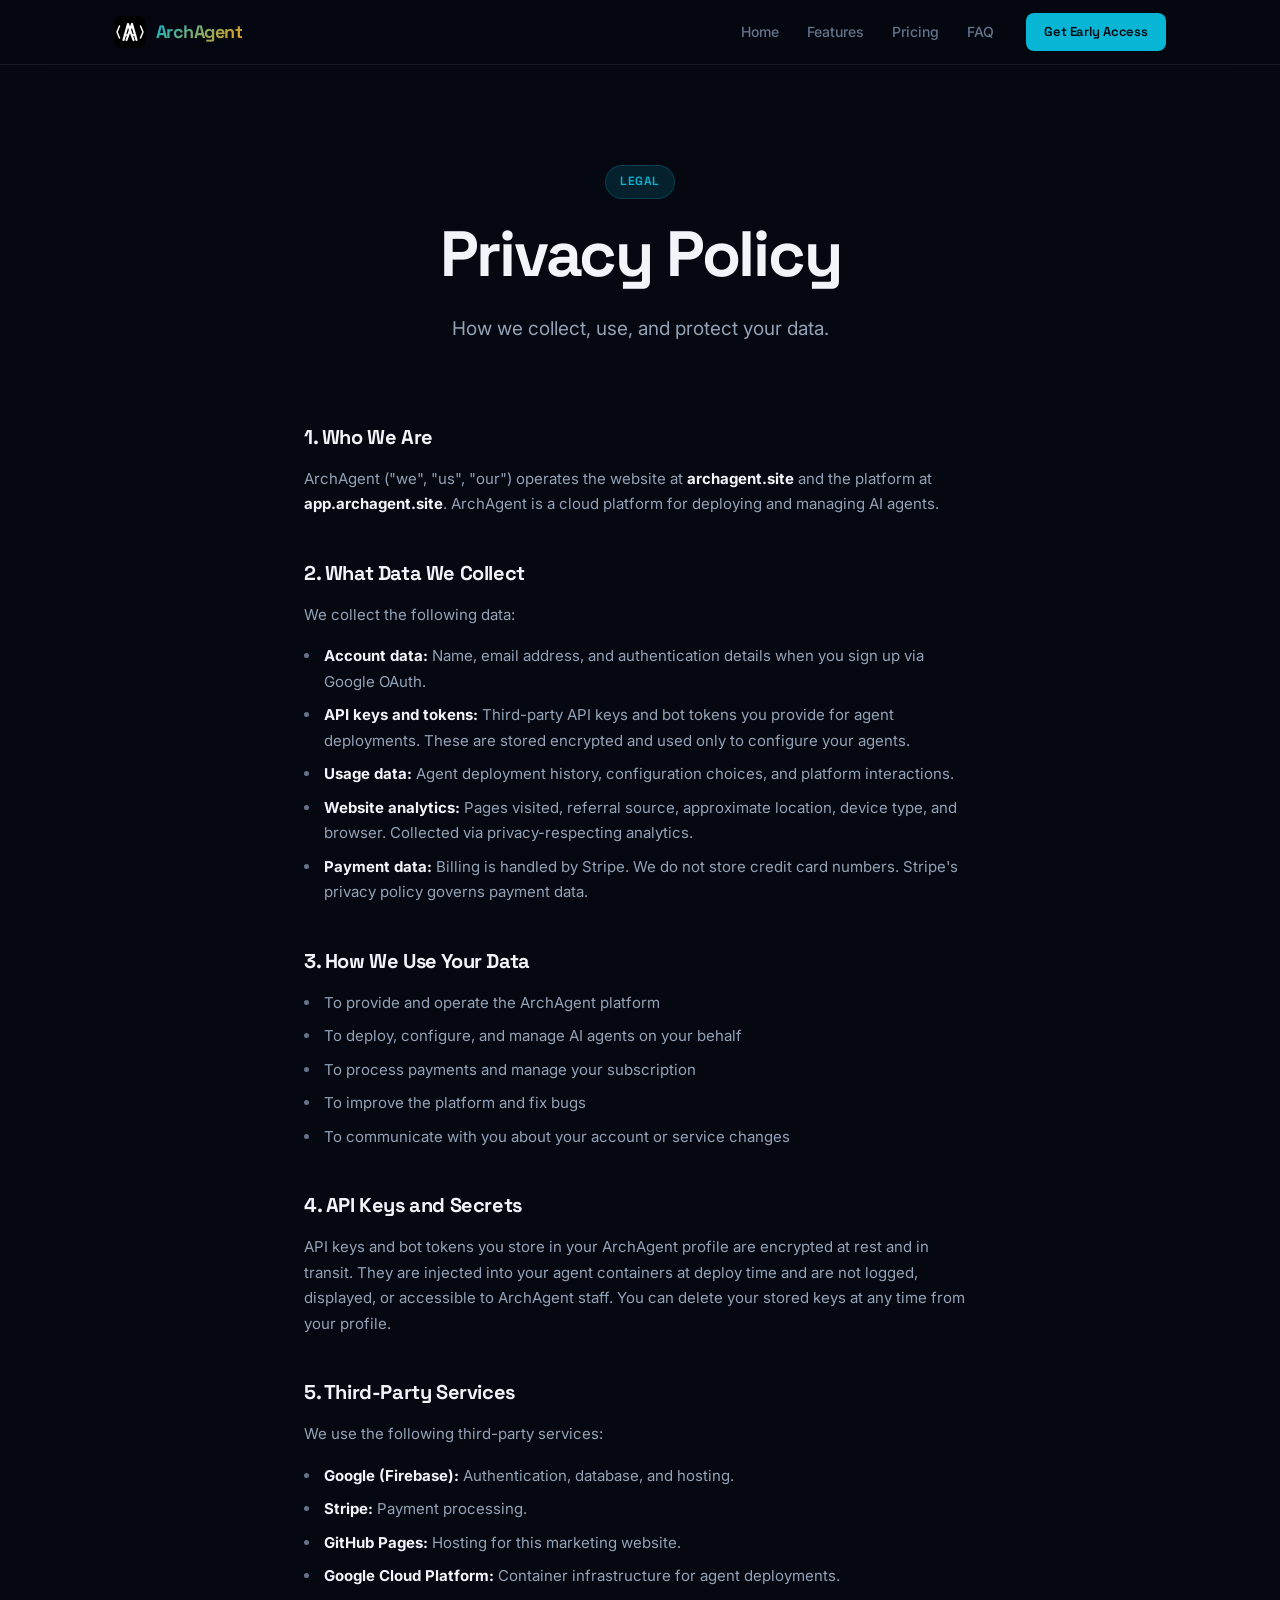
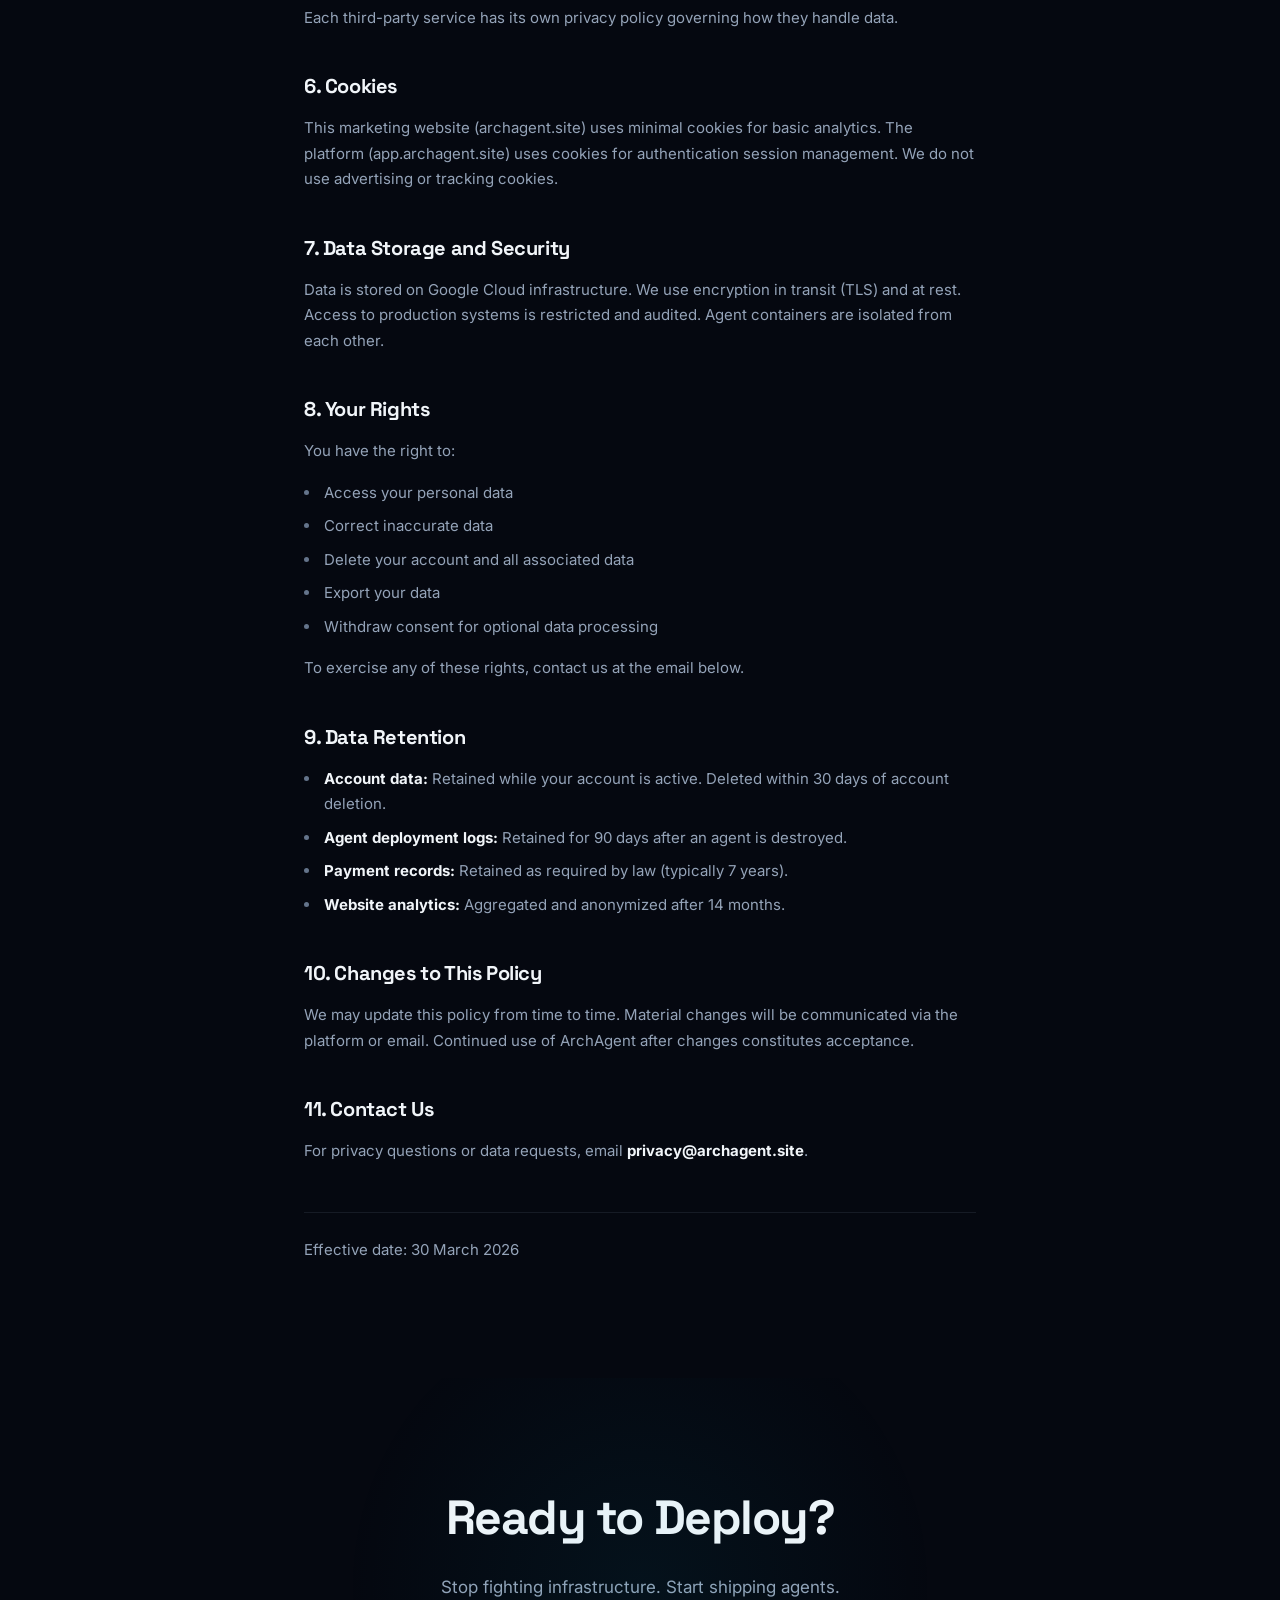
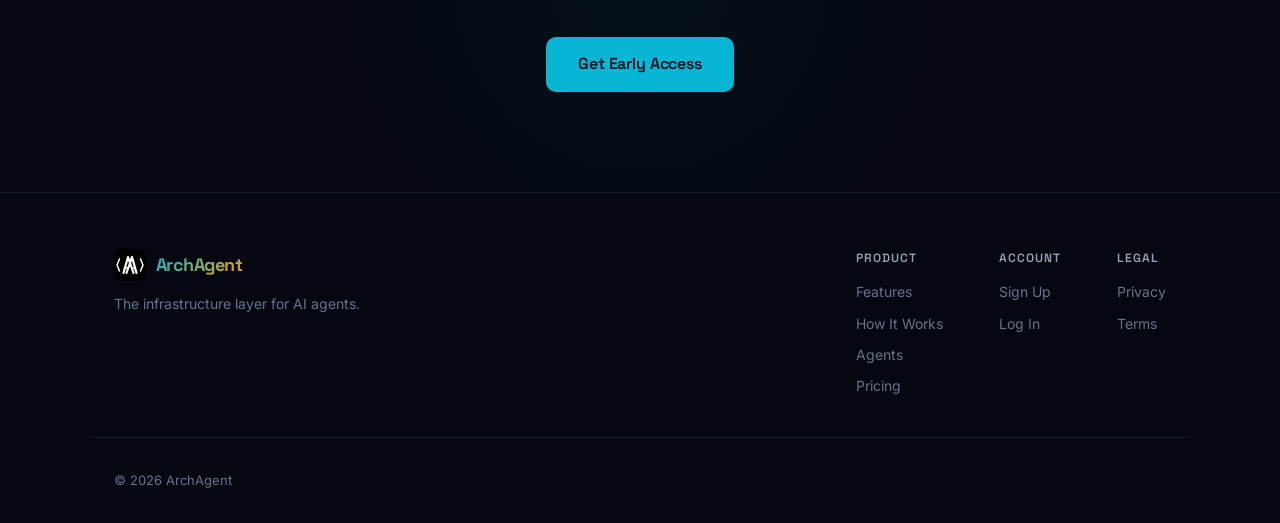
==== commit 014dfc7e: "Redesign logo: connected AA monogram with elegant brackets Two A's share a center peak creating a cl" ====
--- a/privacy.html
+++ b/privacy.html
@@ -26,10 +26,14 @@
       <a href="/" class="logo" aria-label="ArchAgent home">
         <svg class="logo-mark" width="32" height="32" viewBox="0 0 32 32" fill="none">
           <rect width="32" height="32" rx="8" fill="#000"/>
-          <path d="M8 8L4 16L8 24" stroke="#fff" stroke-width="2.5" stroke-linecap="round" stroke-linejoin="round" fill="none"/>
-          <path d="M24 8L28 16L24 24" stroke="#fff" stroke-width="2.5" stroke-linecap="round" stroke-linejoin="round" fill="none"/>
-          <path d="M10 23L12.5 9L15 23M10.8 20H14.2" stroke="#fff" stroke-width="2" stroke-linecap="round" stroke-linejoin="round"/>
-          <path d="M17 23L19.5 9L22 23M17.8 20H21.2" stroke="#fff" stroke-width="2" stroke-linecap="round" stroke-linejoin="round"/>
+          <path d="M9.5 24L14 8L16 14" stroke="#fff" stroke-width="2.2" stroke-linecap="round" stroke-linejoin="round"/>
+          <path d="M16 14L18 8L22.5 24" stroke="#fff" stroke-width="2.2" stroke-linecap="round" stroke-linejoin="round"/>
+          <line x1="12.5" y1="24" x2="16" y2="14" stroke="#fff" stroke-width="2.2" stroke-linecap="round"/>
+          <line x1="16" y1="14" x2="19.5" y2="24" stroke="#fff" stroke-width="2.2" stroke-linecap="round"/>
+          <line x1="10.5" y1="19" x2="14" y2="19" stroke="#fff" stroke-width="1.6" stroke-linecap="round"/>
+          <line x1="18" y1="19" x2="21.5" y2="19" stroke="#fff" stroke-width="1.6" stroke-linecap="round"/>
+          <path d="M5.5 10L3 16L5.5 22" stroke="#fff" stroke-width="1.5" stroke-linecap="round" stroke-linejoin="round" fill="none"/>
+          <path d="M26.5 10L29 16L26.5 22" stroke="#fff" stroke-width="1.5" stroke-linecap="round" stroke-linejoin="round" fill="none"/>
         </svg>
         <span class="logo-text">ArchAgent</span>
       </a>
@@ -141,10 +145,14 @@
         <a href="/" class="logo" aria-label="ArchAgent home">
           <svg class="logo-mark" width="32" height="32" viewBox="0 0 32 32" fill="none">
             <rect width="32" height="32" rx="8" fill="#000"/>
-            <path d="M8 8L4 16L8 24" stroke="#fff" stroke-width="2.5" stroke-linecap="round" stroke-linejoin="round" fill="none"/>
-            <path d="M24 8L28 16L24 24" stroke="#fff" stroke-width="2.5" stroke-linecap="round" stroke-linejoin="round" fill="none"/>
-            <path d="M10 23L12.5 9L15 23M10.8 20H14.2" stroke="#fff" stroke-width="2" stroke-linecap="round" stroke-linejoin="round"/>
-            <path d="M17 23L19.5 9L22 23M17.8 20H21.2" stroke="#fff" stroke-width="2" stroke-linecap="round" stroke-linejoin="round"/>
+            <path d="M9.5 24L14 8L16 14" stroke="#fff" stroke-width="2.2" stroke-linecap="round" stroke-linejoin="round"/>
+            <path d="M16 14L18 8L22.5 24" stroke="#fff" stroke-width="2.2" stroke-linecap="round" stroke-linejoin="round"/>
+            <line x1="12.5" y1="24" x2="16" y2="14" stroke="#fff" stroke-width="2.2" stroke-linecap="round"/>
+            <line x1="16" y1="14" x2="19.5" y2="24" stroke="#fff" stroke-width="2.2" stroke-linecap="round"/>
+            <line x1="10.5" y1="19" x2="14" y2="19" stroke="#fff" stroke-width="1.6" stroke-linecap="round"/>
+            <line x1="18" y1="19" x2="21.5" y2="19" stroke="#fff" stroke-width="1.6" stroke-linecap="round"/>
+            <path d="M5.5 10L3 16L5.5 22" stroke="#fff" stroke-width="1.5" stroke-linecap="round" stroke-linejoin="round" fill="none"/>
+            <path d="M26.5 10L29 16L26.5 22" stroke="#fff" stroke-width="1.5" stroke-linecap="round" stroke-linejoin="round" fill="none"/>
           </svg>
           <span class="logo-text">ArchAgent</span>
         </a>
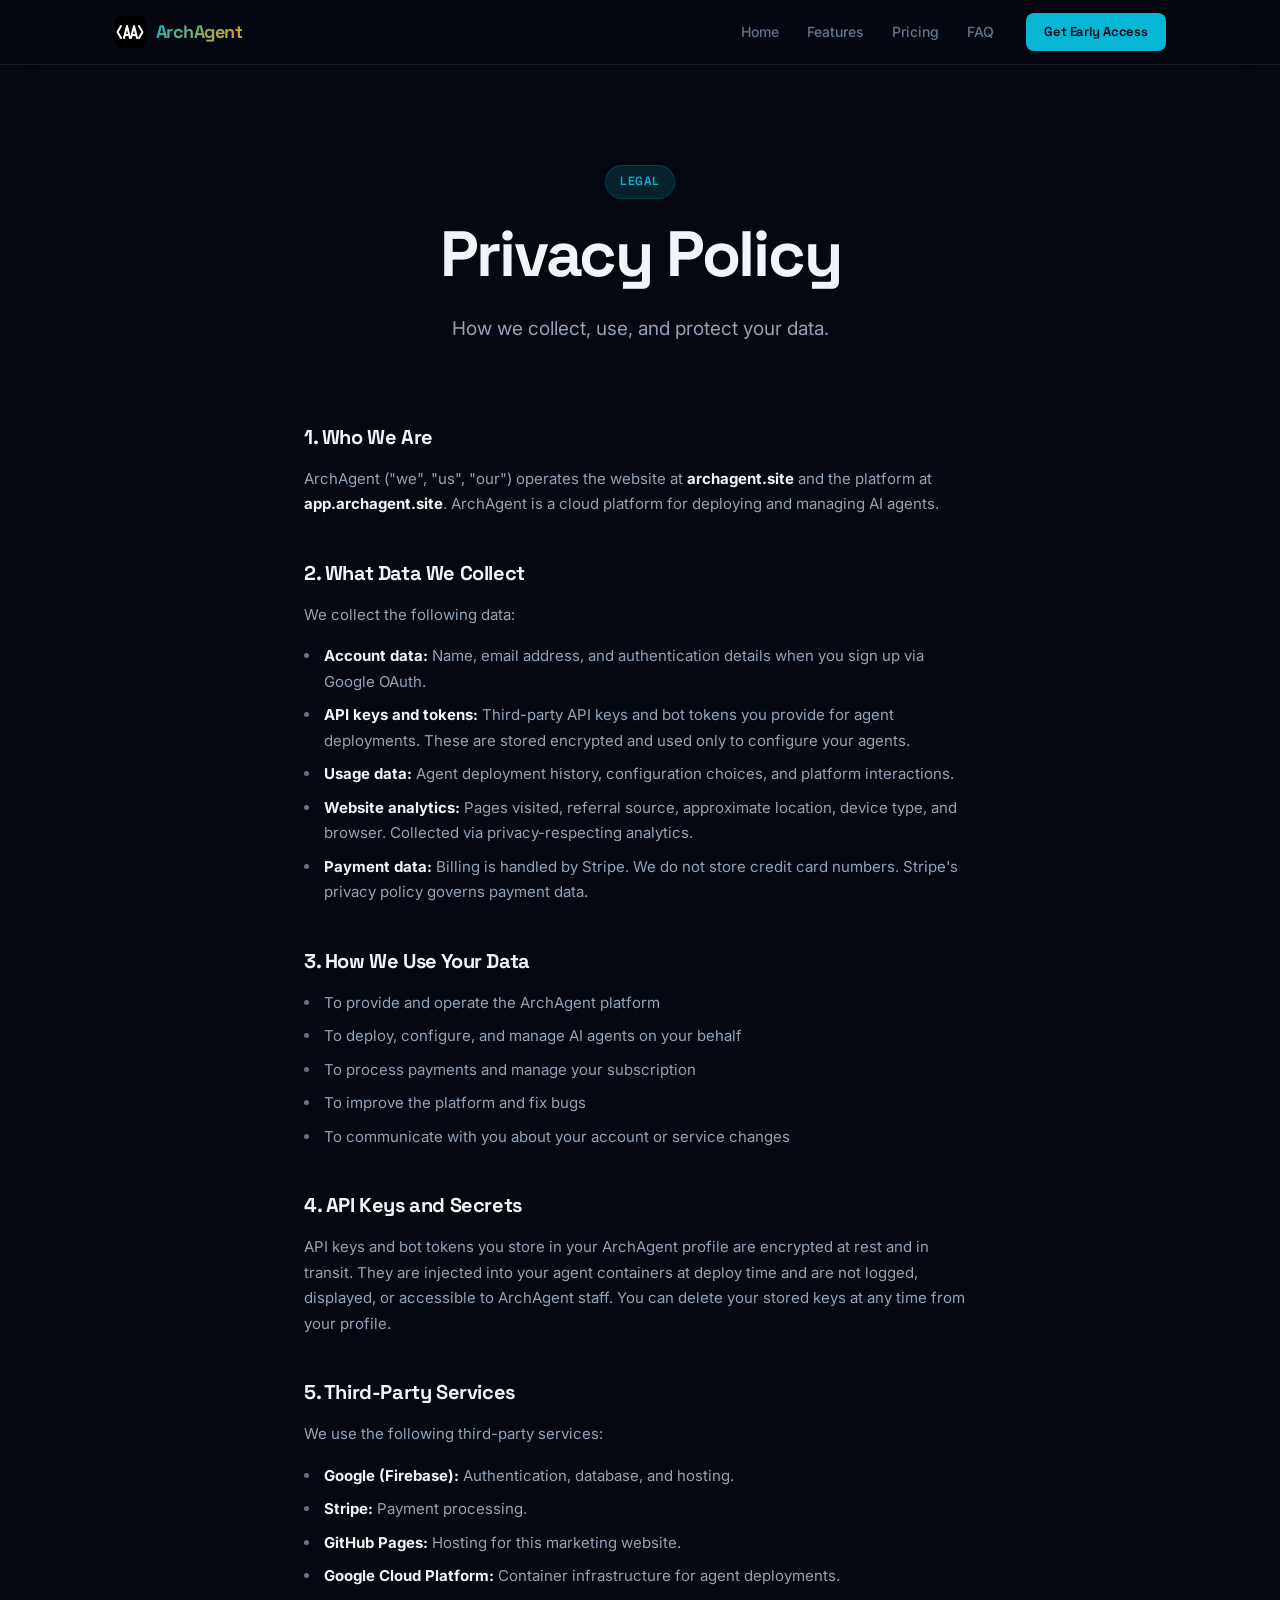
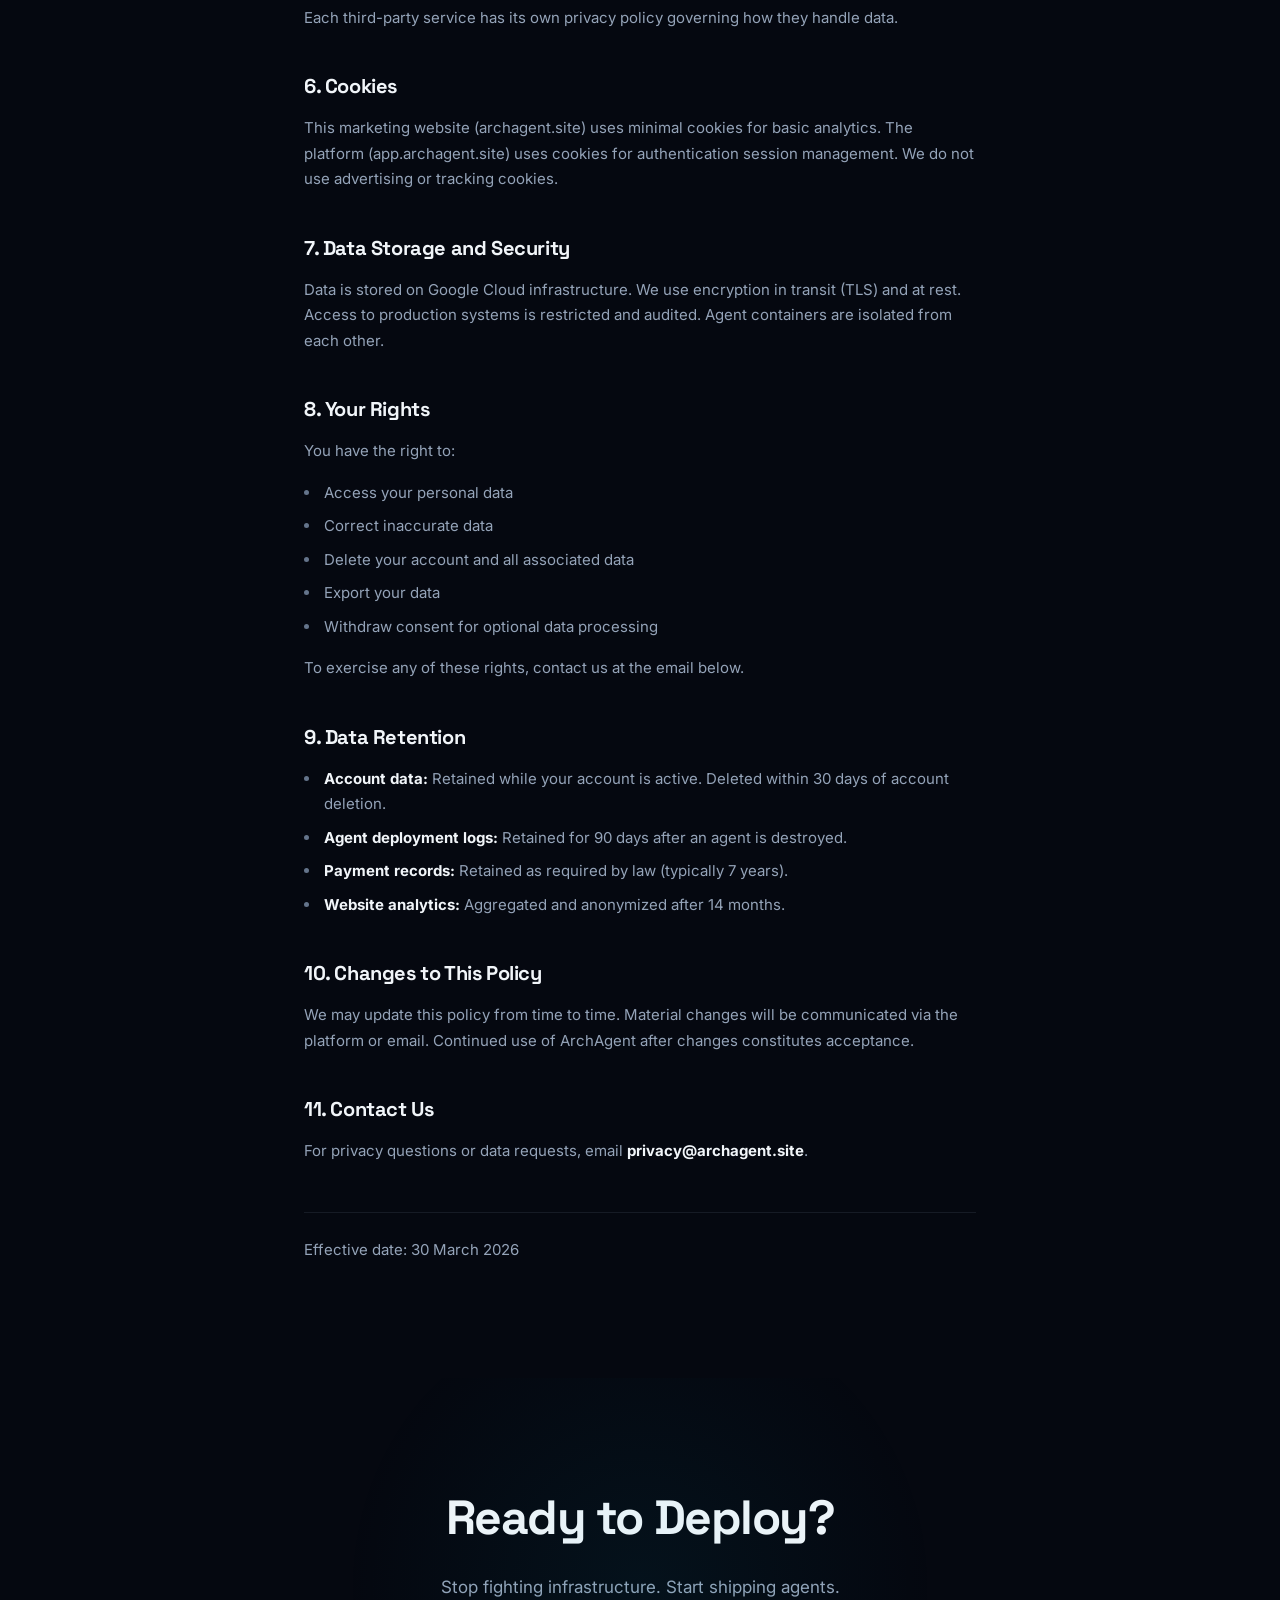
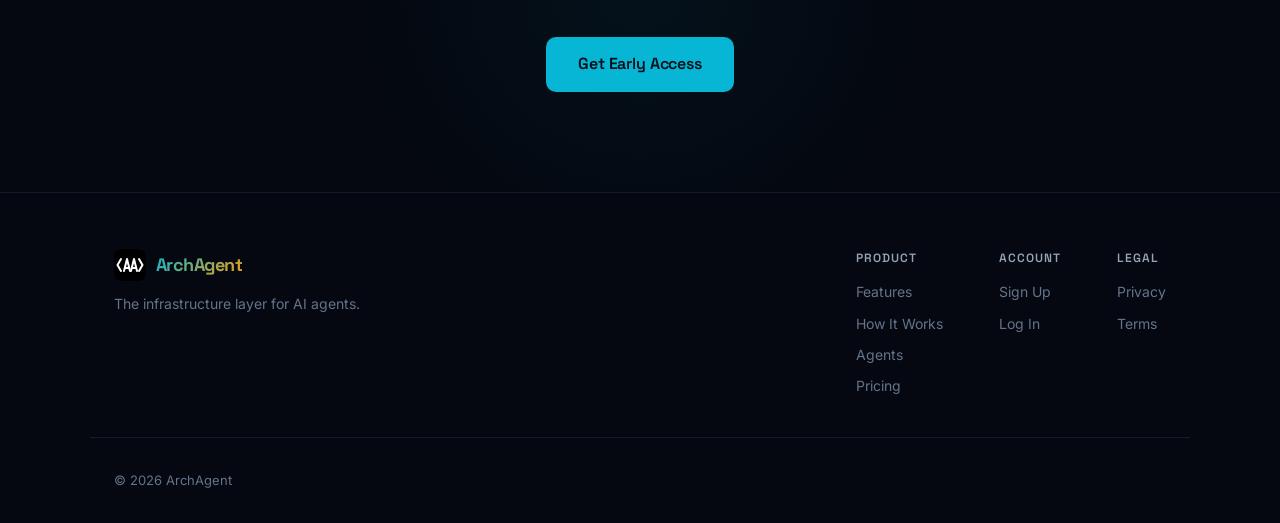
==== commit 1db0fe11: "Simplify logo to clean <AA> — four strokes, no ligature Co-Authored-By: Claude Opus 4.6 (1M context)" ====
--- a/privacy.html
+++ b/privacy.html
@@ -26,14 +26,10 @@
       <a href="/" class="logo" aria-label="ArchAgent home">
         <svg class="logo-mark" width="32" height="32" viewBox="0 0 32 32" fill="none">
           <rect width="32" height="32" rx="8" fill="#000"/>
-          <path d="M9.5 24L14 8L16 14" stroke="#fff" stroke-width="2.2" stroke-linecap="round" stroke-linejoin="round"/>
-          <path d="M16 14L18 8L22.5 24" stroke="#fff" stroke-width="2.2" stroke-linecap="round" stroke-linejoin="round"/>
-          <line x1="12.5" y1="24" x2="16" y2="14" stroke="#fff" stroke-width="2.2" stroke-linecap="round"/>
-          <line x1="16" y1="14" x2="19.5" y2="24" stroke="#fff" stroke-width="2.2" stroke-linecap="round"/>
-          <line x1="10.5" y1="19" x2="14" y2="19" stroke="#fff" stroke-width="1.6" stroke-linecap="round"/>
-          <line x1="18" y1="19" x2="21.5" y2="19" stroke="#fff" stroke-width="1.6" stroke-linecap="round"/>
-          <path d="M5.5 10L3 16L5.5 22" stroke="#fff" stroke-width="1.5" stroke-linecap="round" stroke-linejoin="round" fill="none"/>
-          <path d="M26.5 10L29 16L26.5 22" stroke="#fff" stroke-width="1.5" stroke-linecap="round" stroke-linejoin="round" fill="none"/>
+          <path d="M7 10L3.5 16L7 22" stroke="#fff" stroke-width="2" stroke-linecap="round" stroke-linejoin="round" fill="none"/>
+          <path d="M10 22L13 10L16 22M11 19H15" stroke="#fff" stroke-width="2" stroke-linecap="round" stroke-linejoin="round"/>
+          <path d="M17 22L20 10L23 22M18 19H22" stroke="#fff" stroke-width="2" stroke-linecap="round" stroke-linejoin="round"/>
+          <path d="M25 10L28.5 16L25 22" stroke="#fff" stroke-width="2" stroke-linecap="round" stroke-linejoin="round" fill="none"/>
         </svg>
         <span class="logo-text">ArchAgent</span>
       </a>
@@ -145,14 +141,10 @@
         <a href="/" class="logo" aria-label="ArchAgent home">
           <svg class="logo-mark" width="32" height="32" viewBox="0 0 32 32" fill="none">
             <rect width="32" height="32" rx="8" fill="#000"/>
-            <path d="M9.5 24L14 8L16 14" stroke="#fff" stroke-width="2.2" stroke-linecap="round" stroke-linejoin="round"/>
-            <path d="M16 14L18 8L22.5 24" stroke="#fff" stroke-width="2.2" stroke-linecap="round" stroke-linejoin="round"/>
-            <line x1="12.5" y1="24" x2="16" y2="14" stroke="#fff" stroke-width="2.2" stroke-linecap="round"/>
-            <line x1="16" y1="14" x2="19.5" y2="24" stroke="#fff" stroke-width="2.2" stroke-linecap="round"/>
-            <line x1="10.5" y1="19" x2="14" y2="19" stroke="#fff" stroke-width="1.6" stroke-linecap="round"/>
-            <line x1="18" y1="19" x2="21.5" y2="19" stroke="#fff" stroke-width="1.6" stroke-linecap="round"/>
-            <path d="M5.5 10L3 16L5.5 22" stroke="#fff" stroke-width="1.5" stroke-linecap="round" stroke-linejoin="round" fill="none"/>
-            <path d="M26.5 10L29 16L26.5 22" stroke="#fff" stroke-width="1.5" stroke-linecap="round" stroke-linejoin="round" fill="none"/>
+            <path d="M7 10L3.5 16L7 22" stroke="#fff" stroke-width="2" stroke-linecap="round" stroke-linejoin="round" fill="none"/>
+            <path d="M10 22L13 10L16 22M11 19H15" stroke="#fff" stroke-width="2" stroke-linecap="round" stroke-linejoin="round"/>
+            <path d="M17 22L20 10L23 22M18 19H22" stroke="#fff" stroke-width="2" stroke-linecap="round" stroke-linejoin="round"/>
+            <path d="M25 10L28.5 16L25 22" stroke="#fff" stroke-width="2" stroke-linecap="round" stroke-linejoin="round" fill="none"/>
           </svg>
           <span class="logo-text">ArchAgent</span>
         </a>
